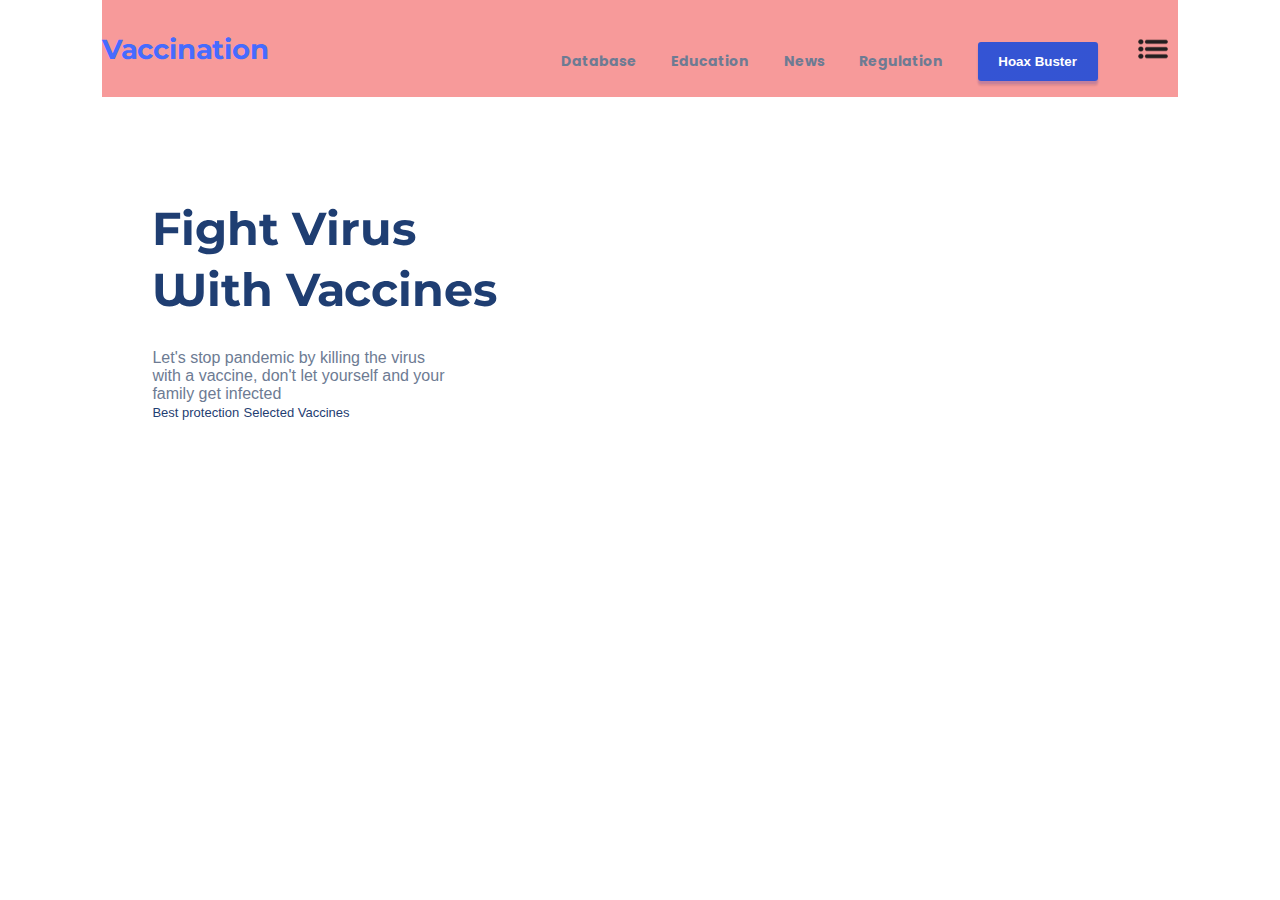
==== index.html @ b99739c7 "modify" ====
<!DOCTYPE html>
<html lang="en">
<head>
    <meta charset="UTF-8">
    <meta http-equiv="X-UA-Compatible" content="IE=edge">
    <meta name="viewport" content="width=device-width, initial-scale=1.0">
    <title>Copia</title>
    <link rel="stylesheet" href="css/css.css">
</head>
<body>
  <div class="container">
    <div class="navbar">
      <div class="nav-title"><li><a href="">Vaccination</a></li></div>
      <nav>
        <ul>
            <li><a href="">Database</a></li>
            <li><a href="">Education</a></li>
            <li><a href="">News</a></li>
            <li><a href="">Regulation</a></li>
            <li><button type="button">Hoax Buster</button></li>
        </ul>
      </nav>
      <img src="img/menu-icon.png" class="menu-icon">
    </div>

    <div class="row">
      <div class="col-1">
        <h2>Fight Virus <br> With Vaccines</h2>
        <p>Let's stop pandemic by killing the virus <br> 
          with a vaccine, don't let yourself and your <br> 
          family get infected</p>
        <h3>Best protection</h3>
        <h3>Selected Vaccines</h3>
      </div>
      <div class="col-2">

      </div>
    </div>
  </div>
</body>
</html>
---- css/css.css ----
@import url('https://fonts.googleapis.com/css2?family=Cantarell:wght@700&family=Montserrat:wght@600&family=Noto+Sans&family=Poppins&display=swap');

@font-face {
  font-family: 'Montserrat-Ace-Bold';
  src:url('Montserrat-Ace-Bold.ttf.woff') format('woff'),
      url('Montserrat-Ace-Bold.ttf.svg#Montserrat-Ace-Bold') format('svg'),
      url('Montserrat-Ace-Bold.ttf.eot'),
      url('Montserrat-Ace-Bold.ttf.eot?#iefix') format('embedded-opentype'); 
  font-weight: normal;
  font-style: normal;
}

*{
  margin: 0;
  padding: 0;
  font-family: sans-serif;
}

.container{
  width: 100;
  min-height: 100vh;
  padding-left: 8%;
  padding-right: 8%;
  box-sizing: border-box;
  overflow: hidden;
}

.navbar{
  width: 100%;
  display: flex;
  align-items: center;
  background-color: rgba(236, 14, 14, 0.418);
}

.nav-title{
  width: 150px;
  cursor: pointer;
  margin: 30px 0;
}
.nav-title li{
  list-style: none;
}

.nav-title li a{
  text-decoration: none;
  color: #466bff;
  font-size: 30px;
  font-weight: 900;
  font-family: 'Montserrat-Ace-Bold';
}

.menu-icon{
  width: 50px;
  cursor: pointer;
}

nav{
  flex: 1;
  text-align: right;
}

nav ul li{
  list-style: none;
  display: inline-block;
  margin-right: 30px;
  text-align: center;
  padding-top: 25px;
}
nav ul li a{
  text-decoration: none;
  color: #6d7b93;
  font-size: 14px;
  font-family: 'Poppins', sans-serif;
  font-weight: bold;
}
nav ul li button{
  font-weight: bold;
  width: 120px;
  border: 0;
  padding: 12px 10px;
  outline: none;
  color: #FFFF;
  background: linear-gradient(to right, #3454d4,#3454d2);
  border-radius: 3px;
  cursor: pointer;
  box-shadow:
  0 2.8px 2.2px rgba(0, 47, 255, 0.144),
  0 5px 2px rgba(0, 0, 0, 0.08)
}

nav ul li a:hover{
  color: #337AFF;
}

.row{
  display: flex;
  justify-content: space-between;
  align-items: center;
  margin: 100px 0;
}

.col-1{
  flex-basis: 40%;
  position: relative;
  margin-left: 50px;
}
.col-1 h2{
  font-size: 50px;
  font-weight: bold;
  color: #1f3e72;
  font-family: 'Montserrat-Ace-Bold';
}
.col-1 h3{
  font-size: 13px;
  color: #1f3e72;
  font-weight: 100;
  display: inline-block;
}

.col-1 p{
  font-size: 16px;
  color: #6d7b93;
  font-weight: 100;
}

.col-1 p{
  margin-top: 30px;
  font: 20 px;
}
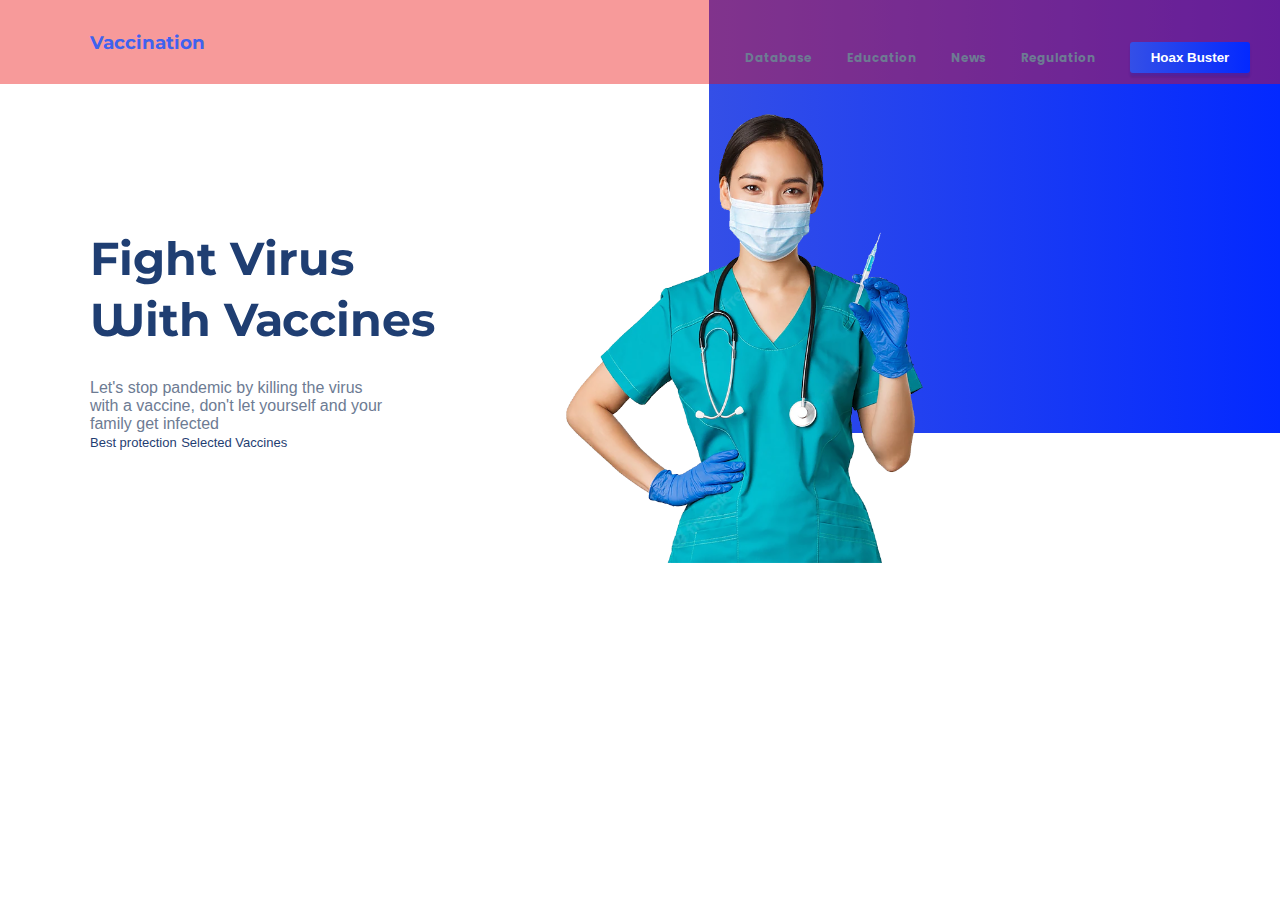
==== commit eac36854: "modify" ====
--- a/index.html
+++ b/index.html
@@ -12,7 +12,7 @@
     <div class="navbar">
       <div class="nav-title"><li><a href="">Vaccination</a></li></div>
       <nav>
-        <ul>
+        <ul id="menuList">
             <li><a href="">Database</a></li>
             <li><a href="">Education</a></li>
             <li><a href="">News</a></li>
@@ -20,7 +20,7 @@
             <li><button type="button">Hoax Buster</button></li>
         </ul>
       </nav>
-      <img src="img/menu-icon.png" class="menu-icon">
+      <img src="img/menu-icon.png" class="menu-icon" onclick="togglemenu()">
     </div>
 
     <div class="row">
@@ -33,9 +33,28 @@
         <h3>Selected Vaccines</h3>
       </div>
       <div class="col-2">
-
+        <img src="img/nurse.png" class="nurse">
+        <div class="color-box"></div>
       </div>
     </div>
   </div>
+    <script>
+
+      var menuList = document.getElementById("menuList");
+
+      menuList.style.maxHeight = "0px";
+
+      function togglemenu(){
+        if (menuList.style.maxHeight = "0px")
+          {
+             menuList.style.maxHeight = "130px";
+          }
+        else
+          {
+            menuList.style.maxHeight = "0px";
+          }
+      }
+    </script>
+
 </body>
 </html>--- a/css/css.css
+++ b/css/css.css
@@ -17,10 +17,8 @@
 }
 
 .container{
-  width: 100;
+  width: 100%;
   min-height: 100vh;
-  padding-left: 8%;
-  padding-right: 8%;
   box-sizing: border-box;
   overflow: hidden;
 }
@@ -35,7 +33,7 @@
 .nav-title{
   width: 150px;
   cursor: pointer;
-  margin: 30px 0;
+  margin: 30px 90px;
 }
 .nav-title li{
   list-style: none;
@@ -43,15 +41,16 @@
 
 .nav-title li a{
   text-decoration: none;
-  color: #466bff;
-  font-size: 30px;
+  color: #3f62ee;
+  font-size: 20px;
   font-weight: 900;
   font-family: 'Montserrat-Ace-Bold';
 }
 
 .menu-icon{
-  width: 50px;
+  width: 45px;
   cursor: pointer;
+  display: none;
 }
 
 nav{
@@ -64,12 +63,11 @@
   display: inline-block;
   margin-right: 30px;
   text-align: center;
-  padding-top: 25px;
 }
 nav ul li a{
   text-decoration: none;
   color: #6d7b93;
-  font-size: 14px;
+  font-size: 12px;
   font-family: 'Poppins', sans-serif;
   font-weight: bold;
 }
@@ -77,10 +75,10 @@
   font-weight: bold;
   width: 120px;
   border: 0;
-  padding: 12px 10px;
+  padding: 8px 6px;
   outline: none;
   color: #FFFF;
-  background: linear-gradient(to right, #3454d4,#3454d2);
+  background: linear-gradient(to right, #344fe7,#0329ff);
   border-radius: 3px;
   cursor: pointer;
   box-shadow:
@@ -96,13 +94,15 @@
   display: flex;
   justify-content: space-between;
   align-items: center;
-  margin: 100px 0;
+  margin: 30px 0;
+
 }
 
 .col-1{
   flex-basis: 40%;
   position: relative;
-  margin-left: 50px;
+  margin-left: 90px;
+  bottom: 30%;
 }
 .col-1 h2{
   font-size: 50px;
@@ -127,3 +127,52 @@
   margin-top: 30px;
   font: 20 px;
 }
+
+.col-2{
+  position: relative;
+  flex-basis: 60%;
+  display: flex;
+  align-items: center;
+}
+
+.col-2 .nurse{
+  width: 50%;
+}
+
+.color-box{
+  position: absolute;
+  right: 0;
+  bottom: 29%;
+  background: linear-gradient(to right, #344fe7,#0329ff);
+  height: 100%;
+  width: 80%;
+  z-index: -1;
+}
+
+.col-1::after{
+  content: '';
+  width: 10px;
+  height: 57%;
+}
+
+@media only screen and (max-width:700px){
+  nav ul{
+    width: 100%;
+    background: linear-gradient(to right, #344fe7,#0329ff);
+    position: absolute;
+    top: 75px;
+    right: 0;
+    z-index: 2;
+  }
+  nav ul li{
+    display: block;
+    margin-top: 10px;
+    margin-bottom: 10px;
+  }
+  nav ul li a{
+    color: #ffff;
+  }
+  .menu-icon{
+    display: block;
+  }
+}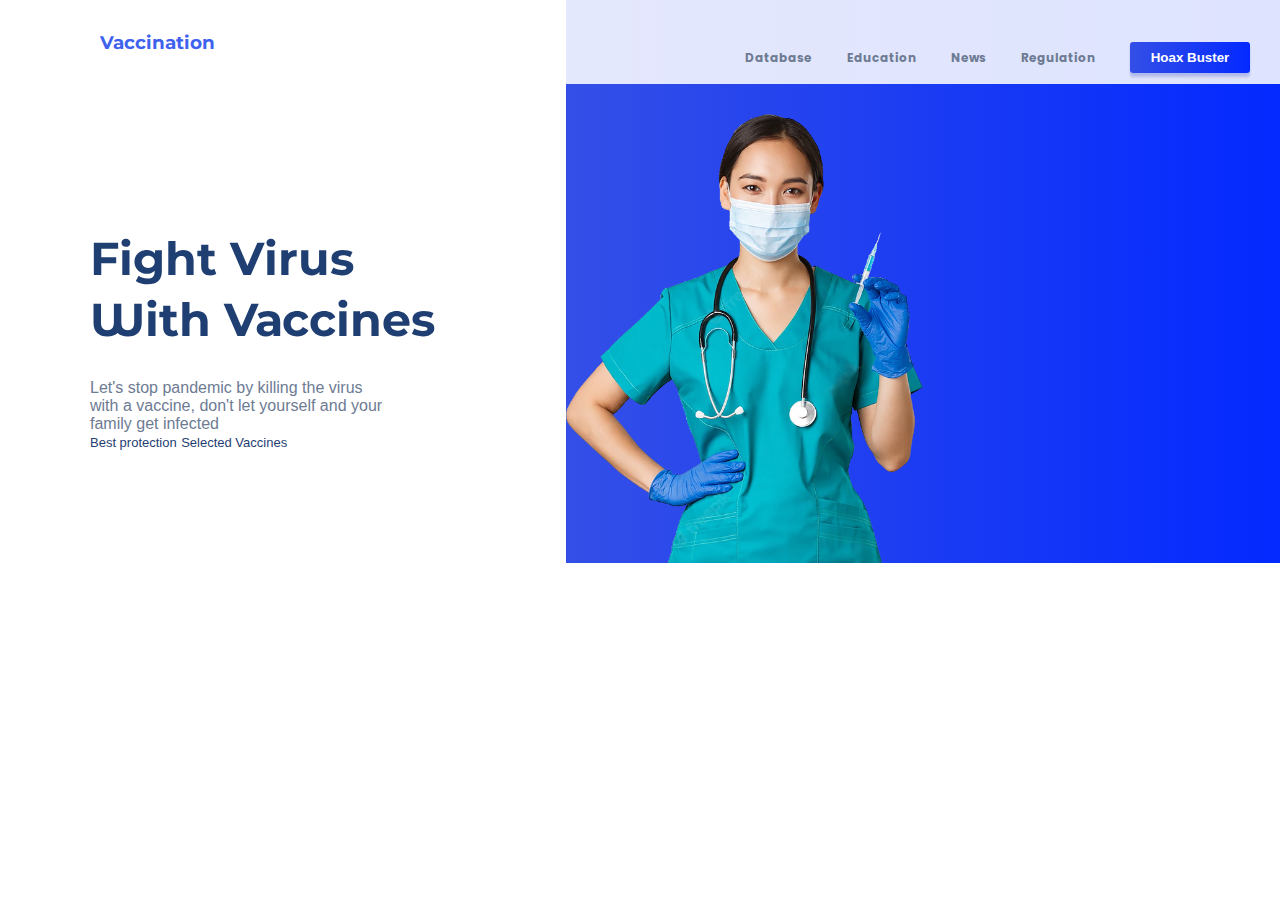
==== commit 2befd3f1: "modify" ====
--- a/index.html
+++ b/index.html
@@ -17,7 +17,7 @@
             <li><a href="">Education</a></li>
             <li><a href="">News</a></li>
             <li><a href="">Regulation</a></li>
-            <li><button type="button">Hoax Buster</button></li>
+            <li><a href=""><button type="button" href="">Hoax Buster</button></a></li>
         </ul>
       </nav>
       <img src="img/menu-icon.png" class="menu-icon" onclick="togglemenu()">
@@ -45,9 +45,9 @@
       menuList.style.maxHeight = "0px";
 
       function togglemenu(){
-        if (menuList.style.maxHeight = "0px")
+        if (menuList.style.maxHeight <= "0px")
           {
-             menuList.style.maxHeight = "130px";
+             menuList.style.maxHeight = "180px";
           }
         else
           {
--- a/css/css.css
+++ b/css/css.css
@@ -27,13 +27,14 @@
   width: 100%;
   display: flex;
   align-items: center;
-  background-color: rgba(236, 14, 14, 0.418);
+  background-color: rgba(255, 255, 255, 0.87);
+  border-color: #FFFF;
 }
 
 .nav-title{
   width: 150px;
   cursor: pointer;
-  margin: 30px 90px;
+  margin: 30px 100px;
 }
 .nav-title li{
   list-style: none;
@@ -63,6 +64,7 @@
   display: inline-block;
   margin-right: 30px;
   text-align: center;
+  bottom: 10%;
 }
 nav ul li a{
   text-decoration: none;
@@ -142,10 +144,10 @@
 .color-box{
   position: absolute;
   right: 0;
-  bottom: 29%;
+  bottom: 0;
   background: linear-gradient(to right, #344fe7,#0329ff);
-  height: 100%;
-  width: 80%;
+  height: 150%;
+  width: 100%;
   z-index: -1;
 }
 
@@ -155,19 +157,19 @@
   height: 57%;
 }
 
-@media only screen and (max-width:700px){
+@media only screen and (max-width:850px){
   nav ul{
     width: 100%;
-    background: linear-gradient(to right, #344fe7,#0329ff);
+    background: linear-gradient(to right, #4864ff,#0329ff);
     position: absolute;
-    top: 75px;
+    top: 84px;
     right: 0;
     z-index: 2;
   }
   nav ul li{
     display: block;
-    margin-top: 10px;
-    margin-bottom: 10px;
+    margin-top: 20px;
+    margin-bottom: 20px;
   }
   nav ul li a{
     color: #ffff;
@@ -175,4 +177,13 @@
   .menu-icon{
     display: block;
   }
+  #menuList{
+    overflow: hidden;
+    transition: 0.5s;
+    box-shadow: none;
+  }
+  .row{
+    flex-direction: column-reverse;
+    margin: 50px 0;
+  }
 }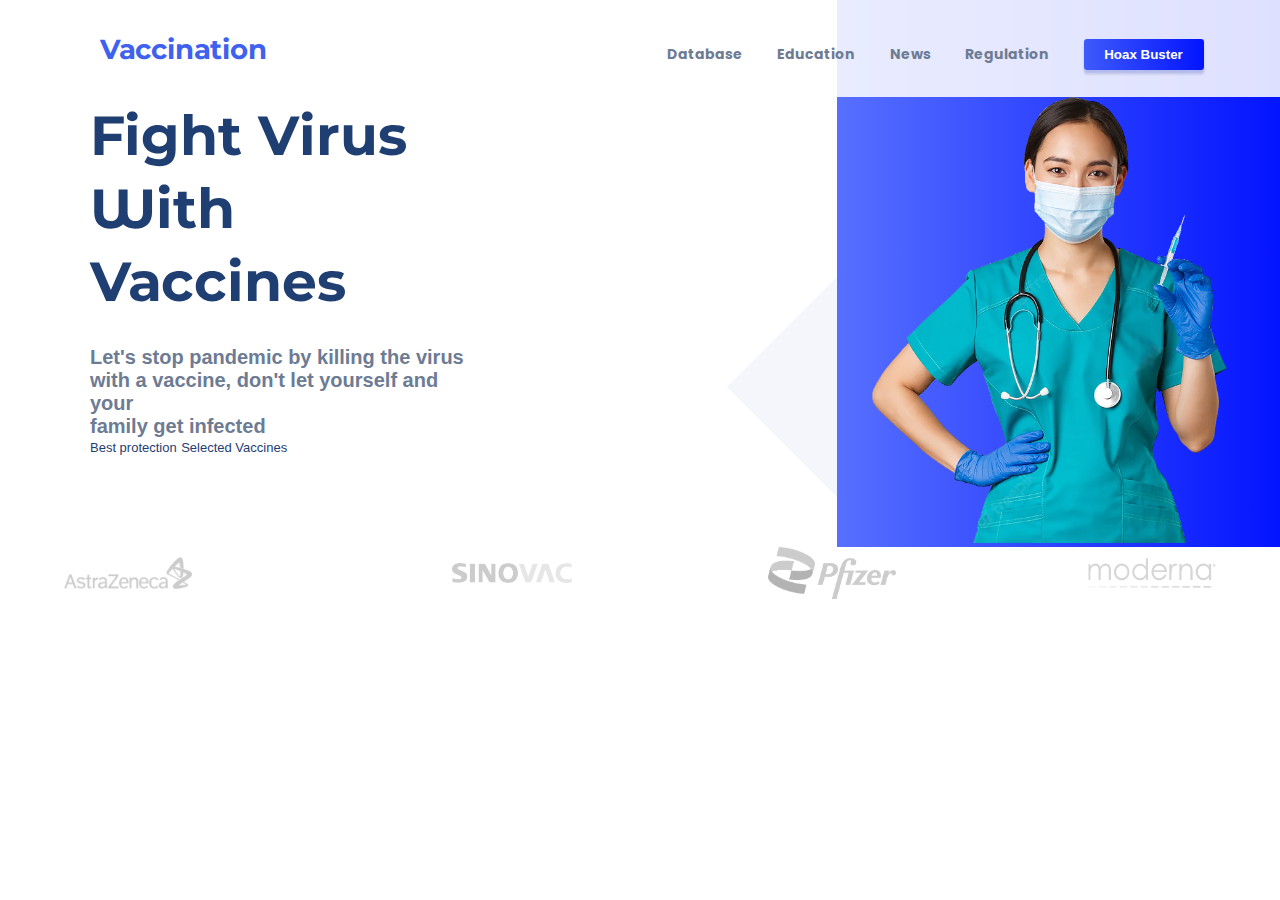
==== commit 11a5695f: "modify" ====
--- a/index.html
+++ b/index.html
@@ -10,7 +10,7 @@
 <body>
   <div class="container">
     <div class="navbar">
-      <div class="nav-title"><li><a href="">Vaccination</a></li></div>
+      <div class="nav-title"><li><a href="index.html">Vaccination</a></li></div>
       <nav>
         <ul id="menuList">
             <li><a href="">Database</a></li>
@@ -22,7 +22,6 @@
       </nav>
       <img src="img/menu-icon.png" class="menu-icon" onclick="togglemenu()">
     </div>
-
     <div class="row">
       <div class="col-1">
         <h2>Fight Virus <br> With Vaccines</h2>
@@ -37,6 +36,12 @@
         <div class="color-box"></div>
       </div>
     </div>
+    <div class="vlogo">
+      <img src="img/astrazeneca.png" class="ast">
+      <img src="img/sinovac.png" class="sin">
+      <img src="img/pfizer.png" class="pfi">
+      <img src="img/moderna.png" class="mod">
+    </div>
   </div>
     <script>
 
@@ -47,7 +52,7 @@
       function togglemenu(){
         if (menuList.style.maxHeight <= "0px")
           {
-             menuList.style.maxHeight = "180px";
+             menuList.style.maxHeight = "240px";
           }
         else
           {
@@ -55,6 +60,6 @@
           }
       }
     </script>
-
+    
 </body>
 </html>--- a/css/css.css
+++ b/css/css.css
@@ -43,7 +43,7 @@
 .nav-title li a{
   text-decoration: none;
   color: #3f62ee;
-  font-size: 20px;
+  font-size: 30px;
   font-weight: 900;
   font-family: 'Montserrat-Ace-Bold';
 }
@@ -57,6 +57,11 @@
 nav{
   flex: 1;
   text-align: right;
+}
+
+nav ul{
+  margin-right: 5%;
+  margin-bottom: 2%;
 }
 
 nav ul li{
@@ -69,7 +74,7 @@
 nav ul li a{
   text-decoration: none;
   color: #6d7b93;
-  font-size: 12px;
+  font-size: 14px;
   font-family: 'Poppins', sans-serif;
   font-weight: bold;
 }
@@ -80,7 +85,7 @@
   padding: 8px 6px;
   outline: none;
   color: #FFFF;
-  background: linear-gradient(to right, #344fe7,#0329ff);
+  background: linear-gradient(to right, #3e5afa,#0314ff);
   border-radius: 3px;
   cursor: pointer;
   box-shadow:
@@ -95,19 +100,25 @@
 .row{
   display: flex;
   justify-content: space-between;
-  align-items: center;
-  margin: 30px 0;
-
+}
+
+.navbar::after{
+  width: 0;
+  height: 0;
+  border-left: 70px solid transparent;
+  border-right: 70px solid transparent;
+  border-top: 70px solid #f4f6fb;
+  margin-left: 25px;
+  align-items: center;
 }
 
 .col-1{
   flex-basis: 40%;
   position: relative;
-  margin-left: 90px;
-  bottom: 30%;
+  left: 90px;
 }
 .col-1 h2{
-  font-size: 50px;
+  font-size: 60px;
   font-weight: bold;
   color: #1f3e72;
   font-family: 'Montserrat-Ace-Bold';
@@ -122,32 +133,43 @@
 .col-1 p{
   font-size: 16px;
   color: #6d7b93;
-  font-weight: 100;
-}
-
-.col-1 p{
+  font-weight: bold;
   margin-top: 30px;
-  font: 20 px;
+  font-size: 20px;
 }
 
 .col-2{
   position: relative;
-  flex-basis: 60%;
-  display: flex;
-  align-items: center;
+  align-items: center;
+  height: 50%;
 }
 
 .col-2 .nurse{
-  width: 50%;
+  position: relative;
+  width: 40%;
+  left: 54%;
 }
 
 .color-box{
   position: absolute;
   right: 0;
   bottom: 0;
-  background: linear-gradient(to right, #344fe7,#0329ff);
+  background: linear-gradient(to right, #5770ff,#0314ff);
   height: 150%;
-  width: 100%;
+  width: 50%;
+  z-index: -1;
+}
+
+.color-box::after{
+  content: '';
+  width: 0;
+  height: 0;
+  position: absolute;
+  top: 60%;
+  left: -110px;
+  border-top: 110px solid transparent;
+  border-bottom: 110px solid transparent;
+  border-right: 110px solid #f4f6fb;
   z-index: -1;
 }
 
@@ -157,7 +179,41 @@
   height: 57%;
 }
 
-@media only screen and (max-width:850px){
+.vlogo{
+  position: relative;
+  flex-basis: 100%;
+  display: flex;
+  align-items: center;
+  height: 50%;
+}
+
+.ast{
+  width: 10%;
+  left: 5%;
+  position: relative;
+}
+
+.sin{
+  width: 10%;
+  left: 25%;
+  position: relative;
+}
+
+.pfi{
+  width: 10%;
+  left: 40%;
+  position: relative;
+}
+
+.mod{
+  width: 10%;
+  left: 55%;
+  position: relative;
+}
+
+/* Responsive properties*/
+
+@media only screen and (max-width:950px){
   nav ul{
     width: 100%;
     background: linear-gradient(to right, #4864ff,#0329ff);
@@ -165,6 +221,12 @@
     top: 84px;
     right: 0;
     z-index: 2;
+    margin-right: 0;
+  }
+  .nav-title{
+    width: 150px;
+    cursor: pointer;
+    margin: 30px 25px;
   }
   nav ul li{
     display: block;
@@ -176,14 +238,56 @@
   }
   .menu-icon{
     display: block;
+    margin-right: 2%;
+  }
+  .color-box{
+    width: 100%;
+    height: 100%;
   }
   #menuList{
     overflow: hidden;
     transition: 0.5s;
     box-shadow: none;
   }
+  nav ul li button{
+    font-weight: bold;
+    width: 120px;
+    border: 0;
+    padding: 0;
+    outline: none;
+    color: #FFFF;
+    background: transparent;
+    border-radius: 0;
+    cursor: pointer;
+    box-shadow: none;
+  }
   .row{
-    flex-direction: column-reverse;
+    flex-direction: column;
     margin: 50px 0;
   }
+  .col-1{
+    left: 0;
+    margin-bottom: 0;
+    flex-basis: 100%;
+    flex-direction: column;
+
+  }
+  .col-2{
+    margin-top: 50px;
+  }
+  .col-2 .nurse{
+    width: 77%;
+    position: relative;
+    left: 10%;
+    align-items: center;
+  }
+  .col-1{
+    flex-basis: 100%;
+  }
+  .col-1 h2{
+    font-size: 35px;
+  }
+  .col-1 h3{
+    font-size: 13px;
+  }
 }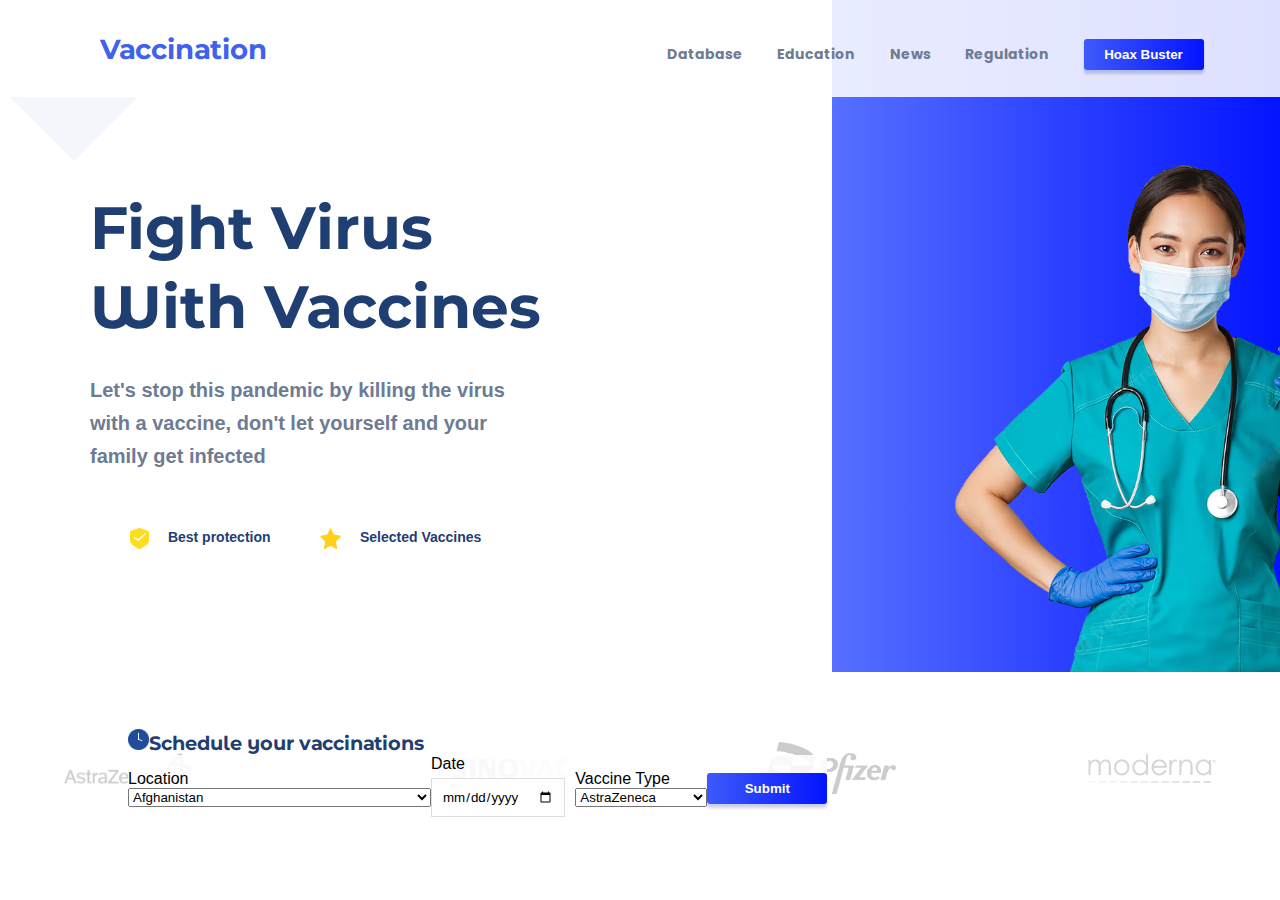
==== commit 85a564ad: "modify" ====
--- a/index.html
+++ b/index.html
@@ -22,14 +22,298 @@
       </nav>
       <img src="img/menu-icon.png" class="menu-icon" onclick="togglemenu()">
     </div>
+    <div class="triangle-down"></div>
     <div class="row">
       <div class="col-1">
-        <h2>Fight Virus <br> With Vaccines</h2>
-        <p>Let's stop pandemic by killing the virus <br> 
-          with a vaccine, don't let yourself and your <br> 
-          family get infected</p>
-        <h3>Best protection</h3>
-        <h3>Selected Vaccines</h3>
+        <h2 class="fi">Fight Virus <br> With Vaccines</h2>
+        <p>Let's stop this pandemic by killing the virus</p> 
+        <p>with a vaccine, don't let yourself and your</p>
+        <p>family get infected</p>
+        <div class="cont">
+          <h3><img src="img/Shield.png" class="sh"> Best protection</h3>
+          <h3><img src="img/star.png" class="st"> Selected Vaccines</h3>
+        </div>
+        <h2 class="shv"><img src="img/clock.png" class="clock">Schedule your vaccinations</h2>
+        <!--Form-->
+        <div class="fm">
+          <form class="form-inline" action="">
+            <div class="ln">
+              <label for="country">Location</label>
+              <select id="country" name="country">
+                            <option value="AF">Afghanistan</option>
+                            <option value="AX">Aland Islands</option>
+                            <option value="AL">Albania</option>
+                            <option value="DZ">Algeria</option>
+                            <option value="AS">American Samoa</option>
+                            <option value="AD">Andorra</option>
+                            <option value="AO">Angola</option>
+                            <option value="AI">Anguilla</option>
+                            <option value="AQ">Antarctica</option>
+                            <option value="AG">Antigua and Barbuda</option>
+                            <option value="AR">Argentina</option>
+                            <option value="AM">Armenia</option>
+                            <option value="AW">Aruba</option>
+                            <option value="AU">Australia</option>
+                            <option value="AT">Austria</option>
+                            <option value="AZ">Azerbaijan</option>
+                            <option value="BS">Bahamas</option>
+                            <option value="BH">Bahrain</option>
+                            <option value="BD">Bangladesh</option>
+                            <option value="BB">Barbados</option>
+                            <option value="BY">Belarus</option>
+                            <option value="BE">Belgium</option>
+                            <option value="BZ">Belize</option>
+                            <option value="BJ">Benin</option>
+                            <option value="BM">Bermuda</option>
+                            <option value="BT">Bhutan</option>
+                            <option value="BO">Bolivia</option>
+                            <option value="BQ">Bonaire, Sint Eustatius and Saba</option>
+                            <option value="BA">Bosnia and Herzegovina</option>
+                            <option value="BW">Botswana</option>
+                            <option value="BV">Bouvet Island</option>
+                            <option value="BR">Brazil</option>
+                            <option value="IO">British Indian Ocean Territory</option>
+                            <option value="BN">Brunei Darussalam</option>
+                            <option value="BG">Bulgaria</option>
+                            <option value="BF">Burkina Faso</option>
+                            <option value="BI">Burundi</option>
+                            <option value="KH">Cambodia</option>
+                            <option value="CM">Cameroon</option>
+                            <option value="CA">Canada</option>
+                            <option value="CV">Cape Verde</option>
+                            <option value="KY">Cayman Islands</option>
+                            <option value="CF">Central African Republic</option>
+                            <option value="TD">Chad</option>
+                            <option value="CL">Chile</option>
+                            <option value="CN">China</option>
+                            <option value="CX">Christmas Island</option>
+                            <option value="CC">Cocos (Keeling) Islands</option>
+                            <option value="CO">Colombia</option>
+                            <option value="KM">Comoros</option>
+                            <option value="CG">Congo</option>
+                            <option value="CD">Congo, Democratic Republic of the Congo</option>
+                            <option value="CK">Cook Islands</option>
+                            <option value="CR">Costa Rica</option>
+                            <option value="CI">Cote D'Ivoire</option>
+                            <option value="HR">Croatia</option>
+                            <option value="CU">Cuba</option>
+                            <option value="CW">Curacao</option>
+                            <option value="CY">Cyprus</option>
+                            <option value="CZ">Czech Republic</option>
+                            <option value="DK">Denmark</option>
+                            <option value="DJ">Djibouti</option>
+                            <option value="DM">Dominica</option>
+                            <option value="DO">Dominican Republic</option>
+                            <option value="EC">Ecuador</option>
+                            <option value="EG">Egypt</option>
+                            <option value="SV">El Salvador</option>
+                            <option value="GQ">Equatorial Guinea</option>
+                            <option value="ER">Eritrea</option>
+                            <option value="EE">Estonia</option>
+                            <option value="ET">Ethiopia</option>
+                            <option value="FK">Falkland Islands (Malvinas)</option>
+                            <option value="FO">Faroe Islands</option>
+                            <option value="FJ">Fiji</option>
+                            <option value="FI">Finland</option>
+                            <option value="FR">France</option>
+                            <option value="GF">French Guiana</option>
+                            <option value="PF">French Polynesia</option>
+                            <option value="TF">French Southern Territories</option>
+                            <option value="GA">Gabon</option>
+                            <option value="GM">Gambia</option>
+                            <option value="GE">Georgia</option>
+                            <option value="DE">Germany</option>
+                            <option value="GH">Ghana</option>
+                            <option value="GI">Gibraltar</option>
+                            <option value="GR">Greece</option>
+                            <option value="GL">Greenland</option>
+                            <option value="GD">Grenada</option>
+                            <option value="GP">Guadeloupe</option>
+                            <option value="GU">Guam</option>
+                            <option value="GT">Guatemala</option>
+                            <option value="GG">Guernsey</option>
+                            <option value="GN">Guinea</option>
+                            <option value="GW">Guinea-Bissau</option>
+                            <option value="GY">Guyana</option>
+                            <option value="HT">Haiti</option>
+                            <option value="HM">Heard Island and Mcdonald Islands</option>
+                            <option value="VA">Holy See (Vatican City State)</option>
+                            <option value="HN">Honduras</option>
+                            <option value="HK">Hong Kong</option>
+                            <option value="HU">Hungary</option>
+                            <option value="IS">Iceland</option>
+                            <option value="IN">India</option>
+                            <option value="ID">Indonesia</option>
+                            <option value="IR">Iran, Islamic Republic of</option>
+                            <option value="IQ">Iraq</option>
+                            <option value="IE">Ireland</option>
+                            <option value="IM">Isle of Man</option>
+                            <option value="IL">Israel</option>
+                            <option value="IT">Italy</option>
+                            <option value="JM">Jamaica</option>
+                            <option value="JP">Japan</option>
+                            <option value="JE">Jersey</option>
+                            <option value="JO">Jordan</option>
+                            <option value="KZ">Kazakhstan</option>
+                            <option value="KE">Kenya</option>
+                            <option value="KI">Kiribati</option>
+                            <option value="KP">Korea, Democratic People's Republic of</option>
+                            <option value="KR">Korea, Republic of</option>
+                            <option value="XK">Kosovo</option>
+                            <option value="KW">Kuwait</option>
+                            <option value="KG">Kyrgyzstan</option>
+                            <option value="LA">Lao People's Democratic Republic</option>
+                            <option value="LV">Latvia</option>
+                            <option value="LB">Lebanon</option>
+                            <option value="LS">Lesotho</option>
+                            <option value="LR">Liberia</option>
+                            <option value="LY">Libyan Arab Jamahiriya</option>
+                            <option value="LI">Liechtenstein</option>
+                            <option value="LT">Lithuania</option>
+                            <option value="LU">Luxembourg</option>
+                            <option value="MO">Macao</option>
+                            <option value="MK">Macedonia, the Former Yugoslav Republic of</option>
+                            <option value="MG">Madagascar</option>
+                            <option value="MW">Malawi</option>
+                            <option value="MY">Malaysia</option>
+                            <option value="MV">Maldives</option>
+                            <option value="ML">Mali</option>
+                            <option value="MT">Malta</option>
+                            <option value="MH">Marshall Islands</option>
+                            <option value="MQ">Martinique</option>
+                            <option value="MR">Mauritania</option>
+                            <option value="MU">Mauritius</option>
+                            <option value="YT">Mayotte</option>
+                            <option value="MX">Mexico</option>
+                            <option value="FM">Micronesia, Federated States of</option>
+                            <option value="MD">Moldova, Republic of</option>
+                            <option value="MC">Monaco</option>
+                            <option value="MN">Mongolia</option>
+                            <option value="ME">Montenegro</option>
+                            <option value="MS">Montserrat</option>
+                            <option value="MA">Morocco</option>
+                            <option value="MZ">Mozambique</option>
+                            <option value="MM">Myanmar</option>
+                            <option value="NA">Namibia</option>
+                            <option value="NR">Nauru</option>
+                            <option value="NP">Nepal</option>
+                            <option value="NL">Netherlands</option>
+                            <option value="AN">Netherlands Antilles</option>
+                            <option value="NC">New Caledonia</option>
+                            <option value="NZ">New Zealand</option>
+                            <option value="NI">Nicaragua</option>
+                            <option value="NE">Niger</option>
+                            <option value="NG">Nigeria</option>
+                            <option value="NU">Niue</option>
+                            <option value="NF">Norfolk Island</option>
+                            <option value="MP">Northern Mariana Islands</option>
+                            <option value="NO">Norway</option>
+                            <option value="OM">Oman</option>
+                            <option value="PK">Pakistan</option>
+                            <option value="PW">Palau</option>
+                            <option value="PS">Palestinian Territory, Occupied</option>
+                            <option value="PA">Panama</option>
+                            <option value="PG">Papua New Guinea</option>
+                            <option value="PY">Paraguay</option>
+                            <option value="PE">Peru</option>
+                            <option value="PH">Philippines</option>
+                            <option value="PN">Pitcairn</option>
+                            <option value="PL">Poland</option>
+                            <option value="PT">Portugal</option>
+                            <option value="PR">Puerto Rico</option>
+                            <option value="QA">Qatar</option>
+                            <option value="RE">Reunion</option>
+                            <option value="RO">Romania</option>
+                            <option value="RU">Russian Federation</option>
+                            <option value="RW">Rwanda</option>
+                            <option value="BL">Saint Barthelemy</option>
+                            <option value="SH">Saint Helena</option>
+                            <option value="KN">Saint Kitts and Nevis</option>
+                            <option value="LC">Saint Lucia</option>
+                            <option value="MF">Saint Martin</option>
+                            <option value="PM">Saint Pierre and Miquelon</option>
+                            <option value="VC">Saint Vincent and the Grenadines</option>
+                            <option value="WS">Samoa</option>
+                            <option value="SM">San Marino</option>
+                            <option value="ST">Sao Tome and Principe</option>
+                            <option value="SA">Saudi Arabia</option>
+                            <option value="SN">Senegal</option>
+                            <option value="RS">Serbia</option>
+                            <option value="CS">Serbia and Montenegro</option>
+                            <option value="SC">Seychelles</option>
+                            <option value="SL">Sierra Leone</option>
+                            <option value="SG">Singapore</option>
+                            <option value="SX">Sint Maarten</option>
+                            <option value="SK">Slovakia</option>
+                            <option value="SI">Slovenia</option>
+                            <option value="SB">Solomon Islands</option>
+                            <option value="SO">Somalia</option>
+                            <option value="ZA">South Africa</option>
+                            <option value="GS">South Georgia and the South Sandwich Islands</option>
+                            <option value="SS">South Sudan</option>
+                            <option value="ES">Spain</option>
+                            <option value="LK">Sri Lanka</option>
+                            <option value="SD">Sudan</option>
+                            <option value="SR">Suriname</option>
+                            <option value="SJ">Svalbard and Jan Mayen</option>
+                            <option value="SZ">Swaziland</option>
+                            <option value="SE">Sweden</option>
+                            <option value="CH">Switzerland</option>
+                            <option value="SY">Syrian Arab Republic</option>
+                            <option value="TW">Taiwan, Province of China</option>
+                            <option value="TJ">Tajikistan</option>
+                            <option value="TZ">Tanzania, United Republic of</option>
+                            <option value="TH">Thailand</option>
+                            <option value="TL">Timor-Leste</option>
+                            <option value="TG">Togo</option>
+                            <option value="TK">Tokelau</option>
+                            <option value="TO">Tonga</option>
+                            <option value="TT">Trinidad and Tobago</option>
+                            <option value="TN">Tunisia</option>
+                            <option value="TR">Turkey</option>
+                            <option value="TM">Turkmenistan</option>
+                            <option value="TC">Turks and Caicos Islands</option>
+                            <option value="TV">Tuvalu</option>
+                            <option value="UG">Uganda</option>
+                            <option value="UA">Ukraine</option>
+                            <option value="AE">United Arab Emirates</option>
+                            <option value="GB">United Kingdom</option>
+                            <option value="US">United States</option>
+                            <option value="UM">United States Minor Outlying Islands</option>
+                            <option value="UY">Uruguay</option>
+                            <option value="UZ">Uzbekistan</option>
+                            <option value="VU">Vanuatu</option>
+                            <option value="VE">Venezuela</option>
+                            <option value="VN">Viet Nam</option>
+                            <option value="VG">Virgin Islands, British</option>
+                            <option value="VI">Virgin Islands, U.s.</option>
+                            <option value="WF">Wallis and Futuna</option>
+                            <option value="EH">Western Sahara</option>
+                            <option value="YE">Yemen</option>
+                            <option value="ZM">Zambia</option>
+                            <option value="ZW">Zimbabwe</option>
+              </select>
+            </div>
+            <div class="de">
+              <label for="lname">Date</label>
+              <input type="date" id="birthday" name="birthday">
+            </div>
+            <div class="vt">
+              <label for="fname">Vaccine Type</label>
+              <select id="vaccine" name="vaccine">
+                            <option value="AZ">AstraZeneca</option>
+                            <option value="CA">Cansino</option>
+                            <option value="JJ">Johnson&Johnson</option>
+                            <option value="MO">Moderna</option>
+                            <option value="PF">Pfizer</option>
+                            <option value="SI">Sinovac</option>
+                            <option value="SP">Sputnik</option>
+              </select>
+            </div>
+            <div class="but"><a href=""><button type="submit">Submit</button></a></div>
+          </form>
+        </div>
+        <!--End Form-->
       </div>
       <div class="col-2">
         <img src="img/nurse.png" class="nurse">
--- a/css/css.css
+++ b/css/css.css
@@ -46,6 +46,26 @@
   font-size: 30px;
   font-weight: 900;
   font-family: 'Montserrat-Ace-Bold';
+}
+
+.triangle-down {
+  width: 10%;
+  height: 0;
+  padding-left:5%;
+  padding-top: 5%;
+  overflow: hidden;
+}
+.triangle-down:after {
+  content: "";
+  display: block;
+  width: 0;
+  height: 0;
+  margin-left:-75px;
+  margin-top:-85px;
+  
+  border-left: 85px solid transparent;
+  border-right: 85px solid transparent;
+  border-top: 85px solid #f4f6fb;
 }
 
 .menu-icon{
@@ -100,6 +120,7 @@
 .row{
   display: flex;
   justify-content: space-between;
+  z-index: 1;
 }
 
 .navbar::after{
@@ -116,51 +137,58 @@
   flex-basis: 40%;
   position: relative;
   left: 90px;
-}
-.col-1 h2{
-  font-size: 60px;
+  top: 25px;
+}
+.fi{
+  font-size: 65px;
   font-weight: bold;
   color: #1f3e72;
   font-family: 'Montserrat-Ace-Bold';
+  margin-bottom: 35px;
 }
 .col-1 h3{
-  font-size: 13px;
+  font-size: 14px;
   color: #1f3e72;
-  font-weight: 100;
   display: inline-block;
+  font-weight: bold;
 }
 
 .col-1 p{
   font-size: 16px;
   color: #6d7b93;
   font-weight: bold;
-  margin-top: 30px;
+  margin-top: 10px;
   font-size: 20px;
 }
 
 .col-2{
   position: relative;
   align-items: center;
-  height: 50%;
+  flex-basis: 60%;
+  position: relative;
 }
 
 .col-2 .nurse{
   position: relative;
-  width: 40%;
-  left: 54%;
+  height: auto;
+  top: 4px;
+  width: 31.5vw;
+  left: 44%;
 }
 
 .color-box{
+  display: flex;
+  flex-basis: 40%;
   position: absolute;
   right: 0;
   bottom: 0;
   background: linear-gradient(to right, #5770ff,#0314ff);
-  height: 150%;
-  width: 50%;
+  height: 55vw;
+  width: 35vw;
   z-index: -1;
 }
 
-.color-box::after{
+/*.color-box::after{
   content: '';
   width: 0;
   height: 0;
@@ -171,13 +199,7 @@
   border-bottom: 110px solid transparent;
   border-right: 110px solid #f4f6fb;
   z-index: -1;
-}
-
-.col-1::after{
-  content: '';
-  width: 10px;
-  height: 57%;
-}
+}*/
 
 .vlogo{
   position: relative;
@@ -185,6 +207,8 @@
   display: flex;
   align-items: center;
   height: 50%;
+  margin-top: 70px;
+  margin-bottom: 30px;
 }
 
 .ast{
@@ -211,9 +235,114 @@
   position: relative;
 }
 
+.cont{
+  padding-top: 60px; 
+
+}
+
+.sh{
+  width: 19px;
+  height: 21px;
+  padding-right: 15px;
+  padding-left: 40px;
+  vertical-align: middle;
+}
+
+.st{
+  width: 21px;
+  height: 21px;
+  padding-right: 15px;
+  padding-left: 45px;
+  vertical-align: middle;
+}
+
+.clock{
+  width: 21px;
+  height: 21px;
+}
+
+.shv{
+  font-size: 21px;
+  margin-bottom: 0;
+  position: relative;
+  top: 180px;
+  left: 38px;
+  font-weight: bold;
+  color: #1f3e72;
+  font-family: 'Montserrat-Ace-Bold';
+}
+
+/*Form responsive*/
+.fm{
+  display: flex;
+  background-color: rgba(255, 255, 255, 0.87);
+  position: relative;
+  flex-direction: column;
+  top: 180px;
+  left: 38px;
+  z-index: 2;
+}
+
+.ln{
+  flex-flow: column;
+}
+
+.de{
+  flex-flow: column;
+}
+
+.vt{
+  flex-flow: column;
+}
+.but{
+  flex-flow: column;
+}
+
+.form-inline {  
+  display: flex;
+  align-items: center;
+}
+
+.form-inline label {
+  margin: 5px 10px 5px 0;
+}
+
+.form-inline input {
+  vertical-align: middle;
+  margin: 5px 10px 5px 0;
+  padding: 10px;
+  background-color: #fff;
+  border: 1px solid #ddd;
+}
+
+.form-inline button {
+  font-weight: bold;
+  width: 120px;
+  border: 0;
+  padding: 8px 6px;
+  outline: none;
+  color: #FFFF;
+  background: linear-gradient(to right, #3e5afa,#0314ff);
+  border-radius: 3px;
+  cursor: pointer;
+  box-shadow:
+  0 2.8px 2.2px rgba(0, 47, 255, 0.144),
+  0 5px 2px rgba(0, 0, 0, 0.08)
+}
+
+.form-inline button:hover {
+  background-color: royalblue;
+}
+
 /* Responsive properties*/
 
-@media only screen and (max-width:950px){
+@media only screen and (max-width:1020px){
+  .triangle-down {
+    width: 0;
+    height: 0;
+    padding-left:0;
+    padding-top: 0;
+  }
   nav ul{
     width: 100%;
     background: linear-gradient(to right, #4864ff,#0329ff);
@@ -272,8 +401,14 @@
     flex-direction: column;
 
   }
+  .shv{
+    top: 20px;
+  }
+  .fm{
+    top: 40px;
+  }
   .col-2{
-    margin-top: 50px;
+    margin-top: 100px;
   }
   .col-2 .nurse{
     width: 77%;
@@ -282,7 +417,14 @@
     align-items: center;
   }
   .col-1{
-    flex-basis: 100%;
+    display: flex;
+    flex-basis: 60%;
+    position: relative;
+    padding-left: 20%;
+    padding-right: 20%;
+    left: 60%;
+    top: 100%;
+    transform: translate(-60%, 0%);
   }
   .col-1 h2{
     font-size: 35px;
@@ -290,4 +432,14 @@
   .col-1 h3{
     font-size: 13px;
   }
+  .cont{
+    position: relative;
+  }
+  .form-inline input {
+    margin: 10px 0;
+  }
+  .form-inline {
+    flex-direction: column;
+    align-items: stretch;
+  }
 }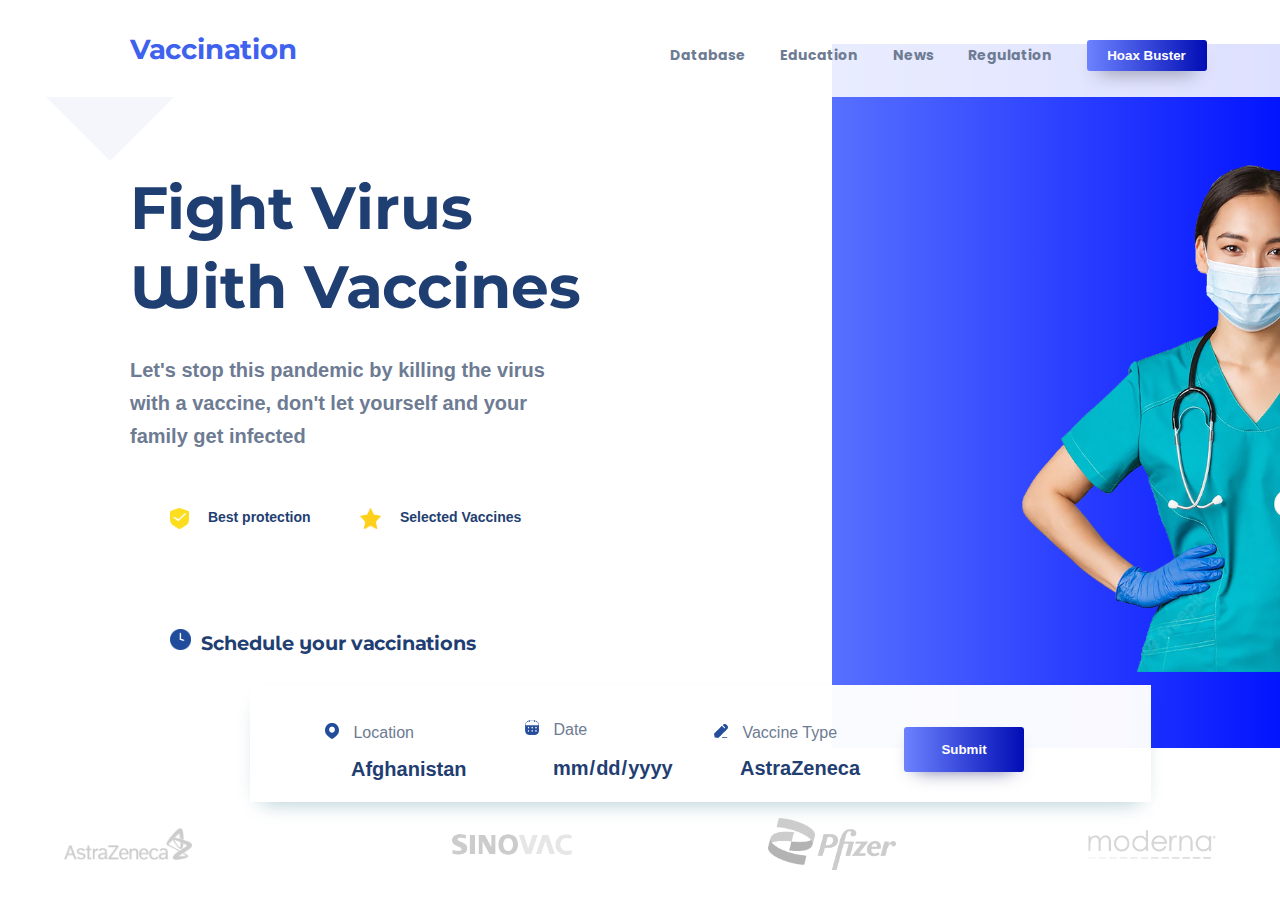
==== commit 8964f52a: "modify" ====
--- a/index.html
+++ b/index.html
@@ -38,7 +38,8 @@
         <div class="fm">
           <form class="form-inline" action="">
             <div class="ln">
-              <label for="country">Location</label>
+              
+              <label for="country"><img src="img/location.png" class="lnim"> Location</label>
               <select id="country" name="country">
                             <option value="AF">Afghanistan</option>
                             <option value="AX">Aland Islands</option>
@@ -295,11 +296,11 @@
               </select>
             </div>
             <div class="de">
-              <label for="lname">Date</label>
-              <input type="date" id="birthday" name="birthday">
+              <label for="lname"><img src="img/date.png" class="lnim"> Date</label>
+              <input class="form-date__input" type="date" id="picker">
             </div>
             <div class="vt">
-              <label for="fname">Vaccine Type</label>
+              <label for="fname"><img src="img/vt.png" class="lnim"> Vaccine Type</label>
               <select id="vaccine" name="vaccine">
                             <option value="AZ">AstraZeneca</option>
                             <option value="CA">Cansino</option>
--- a/css/css.css
+++ b/css/css.css
@@ -34,7 +34,7 @@
 .nav-title{
   width: 150px;
   cursor: pointer;
-  margin: 30px 100px;
+  margin: 30px 130px;
 }
 .nav-title li{
   list-style: none;
@@ -51,7 +51,7 @@
 .triangle-down {
   width: 10%;
   height: 0;
-  padding-left:5%;
+  padding-left:7%;
   padding-top: 5%;
   overflow: hidden;
 }
@@ -60,7 +60,7 @@
   display: block;
   width: 0;
   height: 0;
-  margin-left:-75px;
+  margin-left:-65px;
   margin-top:-85px;
   
   border-left: 85px solid transparent;
@@ -105,12 +105,15 @@
   padding: 8px 6px;
   outline: none;
   color: #FFFF;
-  background: linear-gradient(to right, #3e5afa,#0314ff);
+  background: linear-gradient(to right, #6c82ff,#010db4);
+  box-shadow: 0 10px 20px -12px rgba(0, 0, 0, 0.781);
   border-radius: 3px;
   cursor: pointer;
-  box-shadow:
-  0 2.8px 2.2px rgba(0, 47, 255, 0.144),
-  0 5px 2px rgba(0, 0, 0, 0.08)
+  ;
+}
+
+nav ul li button:hover{
+  background: linear-gradient(to right, #3e5afa,#0314ff);
 }
 
 nav ul li a:hover{
@@ -136,8 +139,8 @@
 .col-1{
   flex-basis: 40%;
   position: relative;
-  left: 90px;
-  top: 25px;
+  left: 130px;
+  top: 5px;
 }
 .fi{
   font-size: 65px;
@@ -201,40 +204,7 @@
   z-index: -1;
 }*/
 
-.vlogo{
-  position: relative;
-  flex-basis: 100%;
-  display: flex;
-  align-items: center;
-  height: 50%;
-  margin-top: 70px;
-  margin-bottom: 30px;
-}
-
-.ast{
-  width: 10%;
-  left: 5%;
-  position: relative;
-}
-
-.sin{
-  width: 10%;
-  left: 25%;
-  position: relative;
-}
-
-.pfi{
-  width: 10%;
-  left: 40%;
-  position: relative;
-}
-
-.mod{
-  width: 10%;
-  left: 55%;
-  position: relative;
-}
-
+/* Shield and Star*/
 .cont{
   padding-top: 60px; 
 
@@ -259,14 +229,14 @@
 .clock{
   width: 21px;
   height: 21px;
+  margin-right: 10px;
+  vertical-align: baseline;
 }
 
 .shv{
   font-size: 21px;
-  margin-bottom: 0;
-  position: relative;
-  top: 180px;
-  left: 38px;
+  margin-top: 100px;
+  margin-left: 40px;
   font-weight: bold;
   color: #1f3e72;
   font-family: 'Montserrat-Ace-Bold';
@@ -274,64 +244,147 @@
 
 /*Form responsive*/
 .fm{
-  display: flex;
-  background-color: rgba(255, 255, 255, 0.87);
-  position: relative;
-  flex-direction: column;
-  top: 180px;
-  left: 38px;
+  background-color: rgba(255, 255, 255, 0.973);
+  box-shadow:
+  0 10px 20px -10px rgba(0, 117, 146, 0.26),
+  0 10px 25px -15px rgba(0, 0, 0, 0.137);
+  margin-left: 120px;
+  margin-top: 30px;
   z-index: 2;
+  width: 110%;
+  height: 20%;
+  flex-flow: column;
 }
 
 .ln{
+  display: flex;
   flex-flow: column;
 }
+.form-inline {  
+  position: relative;
+  top: 30px;
+  left: 75px;
+  display: flex;
+  align-items: center;
+  z-index: 2;
+}
+
+.fm label{
+  color: #6d7b93;
+  font-size: 16px;
+  margin: 5px 10px 5px 0;
+}
+
+.fm input {
+  font-size: 20px;
+  margin-top: 10px;
+  padding-left: 25px;
+  font-weight: bold;
+  background-color: transparent;
+  border-color: transparent;
+  color: #1f3e72;
+  cursor: pointer;
+  width: 150px;
+  -webkit-calendar-picker-indicator: none;
+}
+
+.fm input[type="date"]::-webkit-calendar-picker-indicator {
+  display: none;
+  -webkit-appearance: none;
+  width: 15px;
+  padding: 0px;
+  margin: 0px;
+  margin-top: 10px;
+}
+
+.fm select{
+  font-weight: bold;
+  color: #1f3e72;
+  margin-top: 10px;
+  font-size: 20px;
+  border: none;
+  width: 190px;
+  padding-left: 25px;
+  cursor: pointer;
+  line-height: inherit;
+  -webkit-appearance: none;
+  -moz-appearance: none;
+  text-indent: 1px;
+  background-color: transparent;
+  border-color: transparent;
+  display: flex;
+}
+
+.lnim{
+  width: 14px;
+  padding-right: 10px;
+}
 
 .de{
+  display: flex;
   flex-flow: column;
+  margin-left: 10px;
 }
 
 .vt{
+  display: flex;
   flex-flow: column;
+  margin-left: 10px;
 }
 .but{
   flex-flow: column;
 }
 
-.form-inline {  
-  display: flex;
-  align-items: center;
-}
-
-.form-inline label {
-  margin: 5px 10px 5px 0;
-}
-
-.form-inline input {
-  vertical-align: middle;
-  margin: 5px 10px 5px 0;
-  padding: 10px;
-  background-color: #fff;
-  border: 1px solid #ddd;
-}
-
 .form-inline button {
   font-weight: bold;
   width: 120px;
+  height: 45px;
   border: 0;
   padding: 8px 6px;
   outline: none;
   color: #FFFF;
-  background: linear-gradient(to right, #3e5afa,#0314ff);
+  background: linear-gradient(to right, #6c82ff,#010db4);
   border-radius: 3px;
   cursor: pointer;
-  box-shadow:
-  0 2.8px 2.2px rgba(0, 47, 255, 0.144),
-  0 5px 2px rgba(0, 0, 0, 0.08)
+  box-shadow: 0 8px 20px -12px rgba(7, 0, 99, 0.781);
 }
 
 .form-inline button:hover {
-  background-color: royalblue;
+  background: linear-gradient(to right, #3e5afa,#0314ff);
+}
+
+.vlogo{
+  position: relative;
+  flex-basis: 100%;
+  display: flex;
+  align-items: center;
+  height: 50%;
+  margin-top: 70px;
+  margin-bottom: 30px;
+}
+
+.ast{
+  width: 10%;
+  left: 5%;
+  position: relative;
+}
+
+.sin{
+  width: 10%;
+  left: 25%;
+  position: relative;
+}
+
+.pfi{
+  width: 10%;
+  left: 40%;
+  position: relative;
+}
+
+.mod{
+  width: 10%;
+  left: 55%;
+  position: relative;
 }
 
 /* Responsive properties*/
@@ -399,6 +452,7 @@
     margin-bottom: 0;
     flex-basis: 100%;
     flex-direction: column;
+    height: 100%;
 
   }
   .shv{
@@ -435,11 +489,29 @@
   .cont{
     position: relative;
   }
-  .form-inline input {
-    margin: 10px 0;
-  }
   .form-inline {
     flex-direction: column;
     align-items: stretch;
+    top: 15px;
+    left: 120px;
+  }
+  .fm .but{
+    position: relative;
+    top: 10px;
+    left: 25px;
+  }
+  .fm .de, .vt{
+    margin-left: 0;
+  }
+  .fm{
+    background-color: rgba(255, 255, 255, 0.973);
+    box-shadow:
+    0 10px 20px -10px rgba(0, 117, 146, 0.26),
+    0 10px 25px -15px rgba(0, 0, 0, 0.137);
+    margin-left: 0;
+    margin-top: 5px;
+    z-index: 2;
+    width: 100%;
+    height: 150%;
   }
 }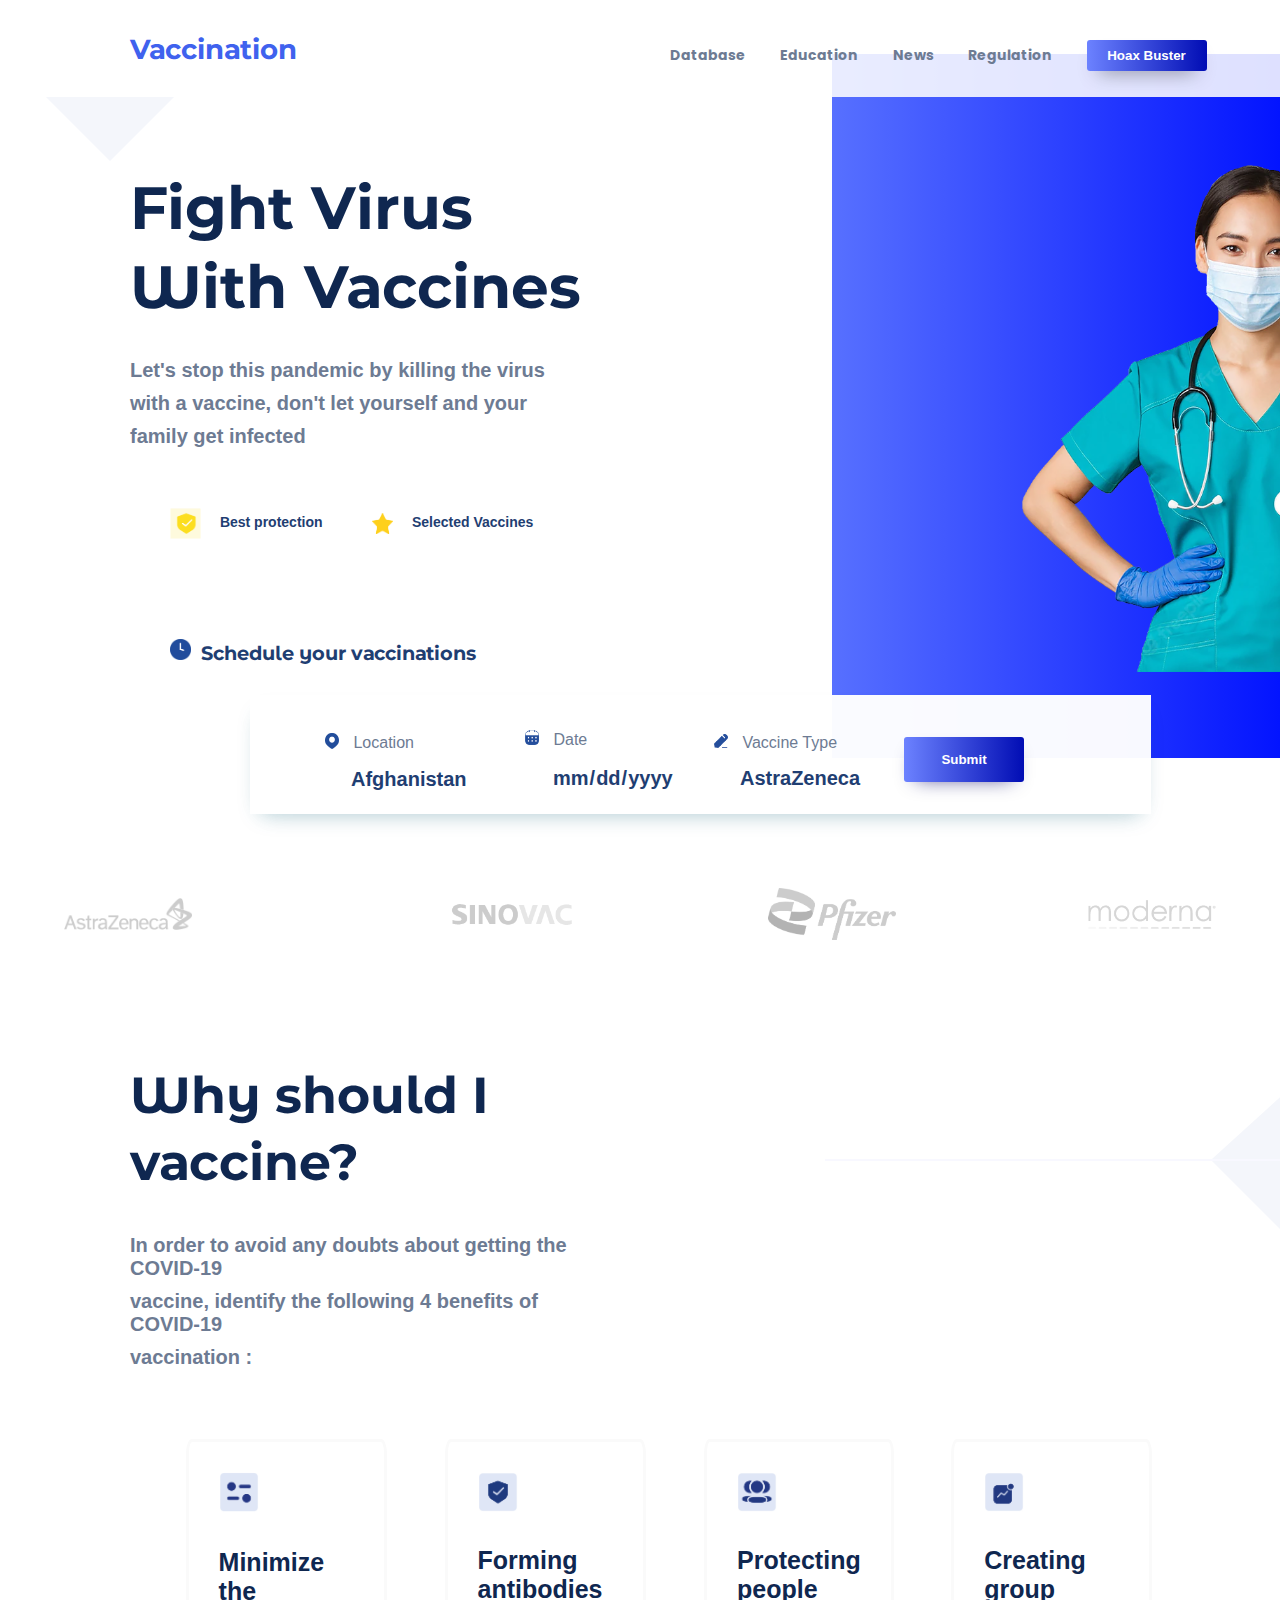
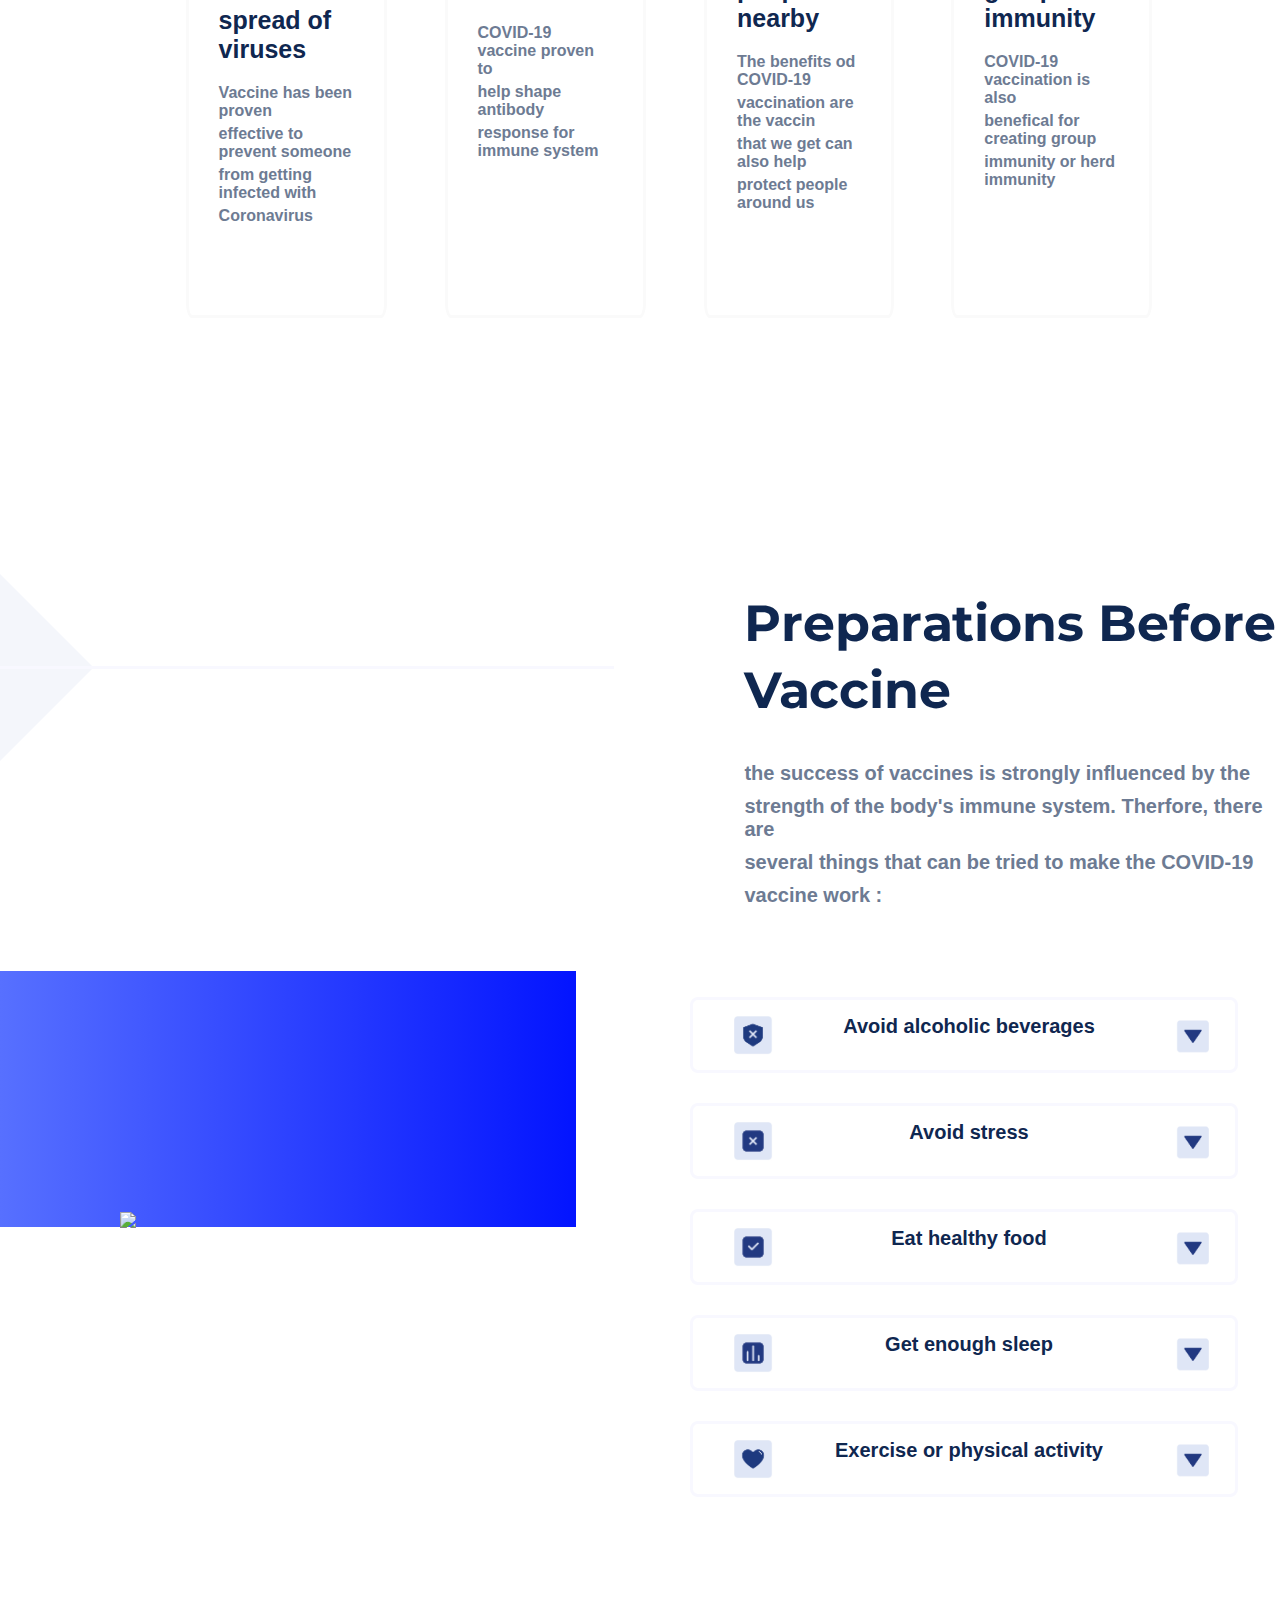
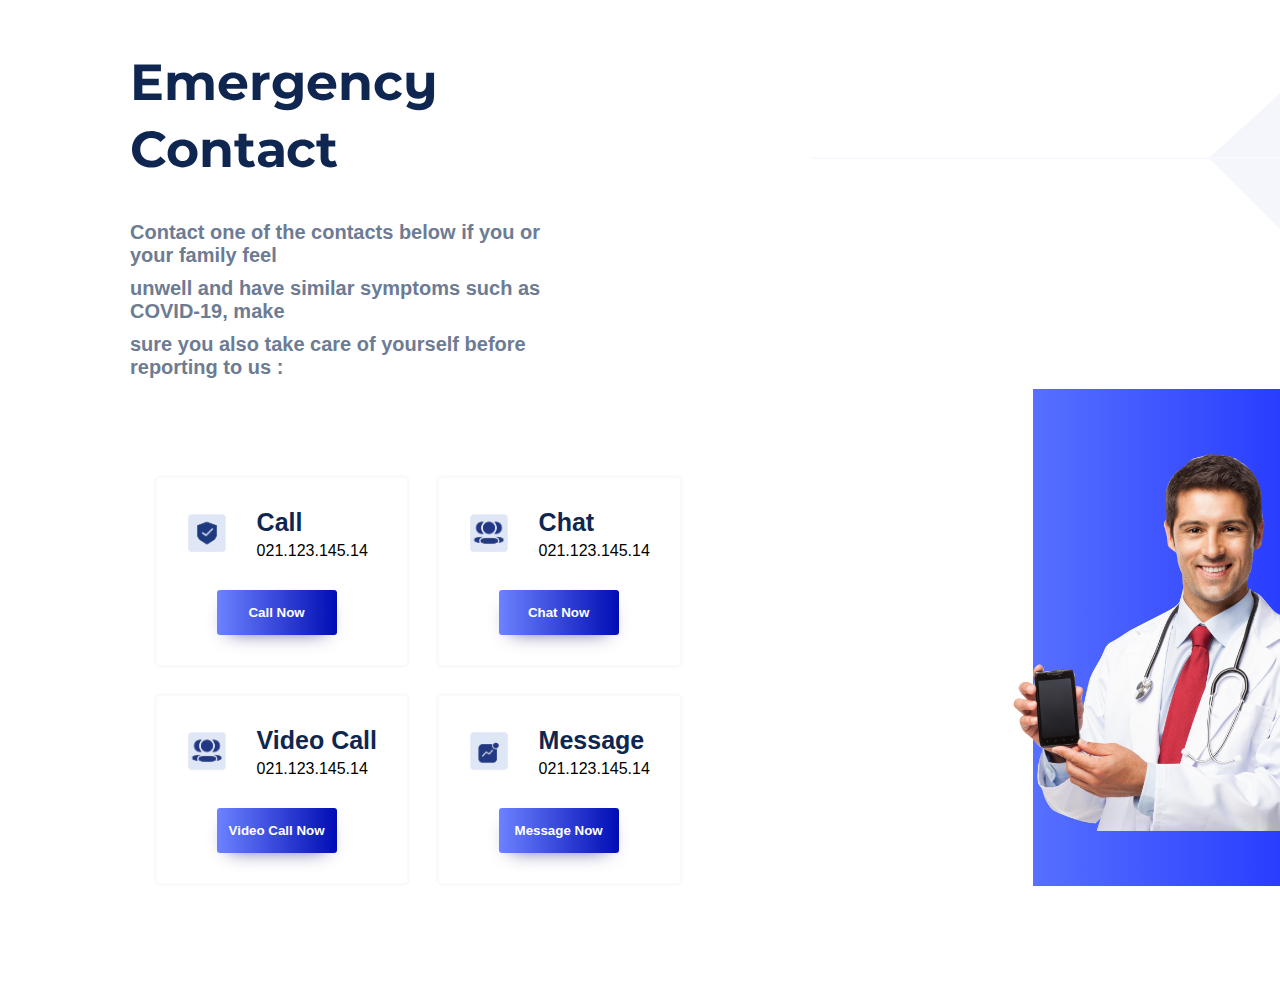
==== commit 9332de91: "modify" ====
--- a/index.html
+++ b/index.html
@@ -327,6 +327,209 @@
       <img src="img/pfizer.png" class="pfi">
       <img src="img/moderna.png" class="mod">
     </div>
+    <div class="row-2">
+      <div class="en-1">
+        <h2 class="fi2">Why should I vaccine?</h2>
+        <p>In order to avoid any doubts about getting the COVID-19</p> 
+        <p>vaccine, identify the following 4 benefits of COVID-19</p>
+        <p>vaccination :</p>
+      </div>
+      <div class="box">
+        <div class="tri-1"></div>
+        <div class="line"></div>
+        <div class="tri-2"></div>
+      </div>
+    </div>
+    <div class="invac">
+      <div class="loc-1">
+        <div class="inte">
+          <img src="img/spread.png" class="img-1">
+          <h2>Minimize the <br> spread of viruses</h2>
+          <p>Vaccine has been proven</p>
+          <p>effective to prevent someone</p>
+          <p>from getting infected with</p>
+          <p>Coronavirus</p>
+        </div>
+      </div>
+      <div class="loc-1">
+        <div class="inte-2">
+          <img src="img/shield-b.png" class="img-2">
+          <h2>Forming <br> antibodies</h2>
+          <p>COVID-19 vaccine proven to</p>
+          <p>help shape antibody</p>
+          <p>response for immune system</p>
+        </div>
+      </div>
+      <div class="loc-1">
+        <div class="inte">
+          <img src="img/People.png" class="img-1">
+          <h2>Protecting <br> people nearby</h2>
+          <p>The benefits od COVID-19</p>
+          <p>vaccination are the vaccin</p>
+          <p>that we get can also help</p>
+          <p>protect people around us</p>
+        </div>
+      </div>
+      <div class="loc-1"> 
+        <div class="inte-2">
+          <img src="img/grcom.png" class="img-2">
+          <h2>Creating group <br> immunity</h2>
+          <p>COVID-19 vaccination is also</p>
+          <p>benefical for creating group</p>
+          <p>immunity or herd immunity</p>
+        </div>
+      </div>
+    </div>
+    <div class="row-3">
+      <div class="box-2">
+        <div class="tri-3"></div>
+        <div class="line"></div>
+        <div class="tri-4"></div>
+      </div>
+      <div class="en-2">
+        <h2 class="fi3">Preparations Before Vaccine</h2>
+        <p>the success of vaccines is strongly influenced by the</p> 
+        <p>strength of the body's immune system. Therfore, there are</p>
+        <p>several things that can be tried to make the COVID-19</p>
+        <p>vaccine work :</p>
+      </div>
+    </div>
+    <div class="row-4">
+      <div class="col-3">
+        <img src="img/prep.png" class="prep" >
+        <div class="color-box-2"></div>
+      </div>
+      <div class="col-4">
+        <div class="loc-2">
+          <div class="inte-3">
+            <details>
+              <summary><img src="img/shield-x.png" class="img-3"> Avoid alcoholic beverages</summary>
+              <p>High doses of alcohol consumption can directly suppress</p>
+              <p>a wide range of immune responses, and that alcohol abuse</p>
+              <p>is associated with an increased incidence </p>
+              <p>of a number of infectious diseases.</p>
+            </details>
+          </div>
+        </div>
+        <div class="loc-2">
+          <div class="inte-3">
+            <details>
+              <summary><img src="img/stress.png" class="img-4"> Avoid stress</summary>
+              <p>Stress has a profound effect on immune work.</p>
+              <p>Moreover, prolonged stress can increase cortisol</p>
+              <p>production and oxidative stress in the body.</p>
+            </details>
+          </div>
+        </div>
+        <div class="loc-2">
+          <div class="inte-3">
+            <details>
+              <summary><img src="img/sleep.png" class="img-3"> Eat healthy food</summary>
+              <p>A healthy diet that is maintained long-term can improve</p>
+              <p>immune responsiveness and help us fight infections better </p>
+              <p>and perhaps boost immune response to vaccination.</p>
+            </details>
+          </div>
+        </div>
+        <div class="loc-2">
+          <div class="inte-3">
+            <details>
+              <summary><img src="img/eat.png" class="img-4"> Get enough sleep</summary>
+              <p>Adequate sleep is associated with a reduced risk of infection,</p>
+              <p>improved infection outcome, and better vaccine response.</p>
+            </details>
+          </div>
+        </div>
+        <div class="loc-2"> 
+          <div class="inte-3">
+            <details>
+              <summary><img src="img/activity.png" class="img-3"> Exercise or physical activity</summary>
+              <p>Physical activity is undeniably an important way to make</p>
+              <p>populations less vulnerable to infectious diseases and</p>
+              <p>future epidemics and pandemics.</p>
+            </details>
+          </div>
+        </div>
+      </div>
+    </div>
+    <div class="row-5">
+      <div class="en-1">
+        <h2 class="fi2">Emergency Contact</h2>
+        <p>Contact one of the contacts below if you or your family feel</p> 
+        <p>unwell and have similar symptoms such as COVID-19, make</p>
+        <p>sure you also take care of yourself before reporting to us :</p>
+      </div>
+      <div class="box">
+        <div class="tri-1"></div>
+        <div class="line"></div>
+        <div class="tri-2"></div>
+      </div>
+    </div>
+    <div class="row-social">
+      <div class="row-6">
+        <div class="loc-3">
+          <div class="inte-4">
+            <img src="img/shield-b.png" class="img-5">
+            <div class="textg">
+              <h2> Call</h2>
+              <p>021.123.145.14</p>
+            </div>
+            <div class="but-soc">
+              <button>
+                Call Now
+              </button>
+            </div>
+          </div>
+        </div>
+        <div class="loc-3">
+          <div class="inte-5">
+            <img src="img/People.png" class="img-6">
+            <div class="textg">
+              <h2> Video Call</h2>
+              <p>021.123.145.14</p>
+            </div>
+            <div class="but-soc">
+              <button>
+                Video Call Now
+              </button>
+            </div>
+          </div>
+        </div>
+      </div>
+      <div class="row-7">
+        <div class="loc-3">
+          <div class="inte-5">
+            <img src="img/People.png" class="img-5">
+            <div class="textg">
+              <h2>Chat</h2>
+              <p>021.123.145.14</p>
+            </div>
+            <div class="but-soc">
+              <button>
+                Chat Now
+              </button>
+            </div>
+          </div>
+        </div>
+        <div class="loc-3"> 
+          <div class="inte-4">
+            <img src="img/grcom.png" class="img-6">
+            <div class="textg">
+              <h2>Message</h2>
+              <p>021.123.145.14</p>
+            </div>
+            <div class="but-soc">
+              <button>
+                Message Now
+              </button>
+            </div>
+          </div>
+      </div>
+    </div>
+    <div class="row-8">
+      <img src="img/doc-cel.png" class="doc-cel" >
+      <div class="color-box-3"></div>
+    </div>
   </div>
     <script>
 
--- a/css/css.css
+++ b/css/css.css
@@ -145,7 +145,7 @@
 .fi{
   font-size: 65px;
   font-weight: bold;
-  color: #1f3e72;
+  color: #0f2750;
   font-family: 'Montserrat-Ace-Bold';
   margin-bottom: 35px;
 }
@@ -211,8 +211,8 @@
 }
 
 .sh{
-  width: 19px;
-  height: 21px;
+  width: 31px;
+  height: 31px;
   padding-right: 15px;
   padding-left: 40px;
   vertical-align: middle;
@@ -359,8 +359,7 @@
   display: flex;
   align-items: center;
   height: 50%;
-  margin-top: 70px;
-  margin-bottom: 30px;
+  margin-top: 130px;
 }
 
 .ast{
@@ -385,6 +384,445 @@
   width: 10%;
   left: 55%;
   position: relative;
+}
+
+/* Segunda parte de la página*/
+
+.row-2{
+  display: flex;
+  align-items: center;
+}
+
+.en-1 {
+  margin-top: 120px;
+  margin-right: 130px;
+  margin-left: 130px;
+  z-index: 1;
+}
+
+.fi2{
+  position: relative;
+  width: 120%;
+  font-size: 55px;
+  font-weight: bold;
+  color: #0f2750;
+  font-family: 'Montserrat-Ace-Bold';
+  margin-bottom: 40px;
+}
+
+.en-1 p{
+  font-size: 16px;
+  color: #6d7b93;
+  font-weight: bold;
+  font-size: 20px;
+  margin-bottom: 10px;
+}
+
+.box{
+  z-index: -1;
+  display: flex;
+  overflow: hidden;
+  flex-flow: column;
+  margin-left: 120px;
+}
+
+.line{
+  position: relative;
+  bottom: 0;
+  width: 48vw;
+  height: 2.5px;
+  background-color: #f8f8ff;
+  z-index: 2;
+}
+
+.tri-1 {
+  width: 15%;
+  height: 0;
+  padding-top: 15%;
+  padding-left: 85%;
+  overflow: hidden;
+}
+
+.tri-1:after {
+  content: "";
+  display: block;
+  width: 0;
+  height: 0;
+  margin-top:-500px;
+  border-top: 500px solid transparent;
+  border-right: 550px solid #f4f6fb;
+  z-index: -1;
+}
+
+.tri-2 {
+  width: 0;
+  height: 0;
+  padding-left:100%;
+  padding-top: 15%;
+  overflow: hidden;
+}
+
+.tri-2:after {
+  content: "";
+  display: block;
+  width: 0;
+  height: 0;
+  margin-left:-500px;
+  margin-top:-500px;
+  border-left: 500px solid transparent;
+  border-top: 500px solid #f4f6fb;
+  z-index: -1;
+}
+
+.invac{
+  display: flex;
+  overflow: hidden;
+  padding-top: 60px;
+  padding-left: 10vw;
+  padding-right: 10vw;
+  padding-bottom: 100px;
+}
+
+.img-1{
+  width: 40px;
+  margin-bottom: 30px;
+}
+
+.img-2{
+  width: 40px;
+  margin-bottom: 30px;
+}
+
+.loc-1{
+  width: auto;
+  flex-flow: column;
+  border-color: #fafafa;
+  border-style: solid;
+  border-radius: 3%;
+  border-width: 3px;
+  margin-left: 4.5vw;
+}
+
+
+.loc-1:hover{
+  box-shadow:
+  0 10px 20px -10px rgba(0, 117, 146, 0.26),
+  0 10px 25px -15px rgba(0, 0, 0, 0.137);
+}
+
+.inte{
+  margin: 30px 30px 90px 30px;
+}
+
+.inte-2{
+  margin: 30px 30px 107px 30px;
+}
+
+.loc-1 h2{
+  font-size: 25px;
+  color: #0f2750;
+  margin-bottom: 20px;
+}
+
+.loc-1 p{
+  color: #6d7b93;
+  font-weight: bold;
+  font-size: 16px;
+  margin-bottom: 5px;
+}
+
+.row-3{
+  display: flex;
+  align-items: center;
+}
+
+.fi3{
+  font-size: 55px;
+  font-weight: bold;
+  color: #0f2750;
+  font-family: 'Montserrat-Ace-Bold';
+  margin-bottom: 40px;
+}
+
+.en-2{
+  margin-top: 170px;
+  margin-left: 130px;
+  z-index: 1;
+}
+
+.en-2 p{
+  font-size: 16px;
+  color: #6d7b93;
+  font-weight: bold;
+  font-size: 20px;
+  margin-bottom: 10px;
+}
+
+.tri-3 {
+  width: 15%;
+  height: 0;
+  padding-bottom: 15%;
+  overflow: hidden;
+}
+.tri-3:after {
+  content: "";
+  display: block;
+  width: 0;
+  height: 0;
+  border-right: 300px solid transparent;
+  border-bottom: 300px solid #f4f6fb;
+}
+
+.tri-4 {
+  width: 0;
+  height: 0;
+  padding-bottom: 15%;
+  padding-left: 15%;
+  overflow: hidden;
+}
+.tri-4:after {
+  content: "";
+  display: block;
+  width: 0;
+  height: 0;
+  margin-left: -500px;
+  border-bottom: 500px solid transparent;
+  border-left: 500px solid #f4f6fb;
+}
+
+.row-4{
+  display: flex;
+  align-items: center;
+  position: relative;
+}
+
+.col-3{
+  align-items: center;
+  position: relative;
+  flex-basis: 60%;
+}
+
+.col-3 .prep{
+  width: 65%;
+  left: 10%;
+  align-items: center;
+  padding-left: 120px;
+}
+
+.color-box-2{
+  display: flex;
+  flex-basis: 40%;
+  position: absolute;
+  left: 0;
+  bottom: 5px;
+  background: linear-gradient(to right, #5770ff,#0314ff);
+  height: 20vw;
+  width: 45vw;
+  z-index: -1;
+}
+
+.col-4{
+  align-items: center;
+  flex-basis: 60%;
+  position: relative;
+  padding-left: 100px;
+  padding-top: 80px;
+}
+.loc-2{
+  padding-bottom: 30px;
+}
+
+.img-3{
+  width: 40px;
+  vertical-align: baseline;
+  padding-left: 25px;
+  padding-right: 25px;
+}
+
+.img-4{
+  width: 40px;
+  vertical-align: baseline;
+  padding-left: 25px;
+  padding-right: 25px;
+}
+
+.inte-3 details p{
+  padding-left: 160px;
+  padding-top: 5px;
+  color: #6d7b93;
+  font-weight: bold;
+  font-size: 16px;
+}
+
+:root{
+  --padding: 15px;
+}
+
+details {
+  padding: 0 var(--padding);
+  border-style: solid;
+  border-color: #f8f8ff;
+  border-radius: 8px;
+  width: 40vw;
+}
+details[open] {
+  padding-bottom: var(--padding);
+  transition: .5s;
+}
+
+details > summary {
+  padding-left: 5px;
+  display: flex;
+  padding: var(--padding);
+  margin: 0 calc(var(--padding) * -1);
+  border-radius: 4px;
+  font-size: 20px;
+  cursor: pointer;
+  font-weight: bold;
+  color: #0f2750;
+  justify-content: space-between;  
+}
+details > summary:hover {
+  box-shadow:
+  0 10px 20px -10px rgba(0, 117, 146, 0.26),
+  0 10px 25px -15px rgba(0, 0, 0, 0.137);
+}
+/* Adds an icon when the <details> is closed... */
+details > summary::after {
+  object-position: 80% 70%;
+  height: 10px;
+  width: 80px;
+  transform: scale(.1);
+  content: url('/img/sumdown.png');
+}
+/* ...and switches it when <details> is open */
+details[open] > summary::after {
+  object-position: 80% 70%;
+  height: 10px;
+  width: 80px;
+  transform: scale(.1);
+  content: url('/img/sumup.png');
+}
+
+.row-5{
+  display: flex;
+  align-items: center;
+}
+
+.row-social{
+  display: flex;
+  overflow: hidden;
+  padding-top: 60px;
+  padding-left: 10vw;
+  padding-bottom: 100px;
+}
+.loc-3{
+  width: auto;
+  flex-flow: column;
+  border-color: #fafafa;
+  border-style: solid;
+  border-radius: 3%;
+  border-width: 3px;
+  margin-top: 2vw;
+  margin-left: 2vw;
+}
+
+.inte-4{
+  flex-flow: column;
+}
+
+.inte-5{
+  flex-flow: column;
+}
+
+.inte-5 h2{
+  flex-flow: column;
+  font-size: 25px;
+    color: #0f2750;
+    margin-bottom: 5px;
+}
+
+.inte-4 h2{
+  flex-flow: column;
+  font-size: 25px;
+  color: #0f2750;
+  margin-bottom: 5px;
+}
+
+.img-5 {
+  float: left;
+  flex-flow: column;
+  width: 40px;
+  margin-left: 30px;
+  margin-top: 5px;
+}
+.img-6 {
+  float: left;
+  flex-flow: column;
+  width: 40px;
+  margin-left: 30px;
+  margin-top: 5px;
+}
+
+.textg{
+  padding-left: 100px;
+  margin-top: 30px;
+  padding-right: 30px;
+}
+
+.inte-4 button {
+  font-weight: bold;
+  width: 120px;
+  height: 45px;
+  border: 0;
+  padding: 8px 6px;
+  outline: none;
+  color: #FFFF;
+  background: linear-gradient(to right, #6c82ff,#010db4);
+  border-radius: 3px;
+  cursor: pointer;
+  box-shadow: 0 8px 20px -12px rgb(7 0 99 / 78%);
+}
+.inte-5 button {
+  font-weight: bold;
+  width: 120px;
+  height: 45px;
+  border: 0;
+  padding: 8px 6px;
+  outline: none;
+  color: #FFFF;
+  background: linear-gradient(to right, #6c82ff,#010db4);
+  border-radius: 3px;
+  cursor: pointer;
+  box-shadow: 0 8px 20px -12px rgb(7 0 99 / 78%);
+}
+
+.but-soc{
+  padding-left: 60px;
+  padding-top: 30px;
+  padding-bottom: 30px;
+}
+
+.doc-cel{
+  width: 30vw;
+  left: 300px;
+  position: relative;
+}
+
+.row-8{
+  position: relative;
+}
+
+.color-box-3{
+  display: flex;
+  flex-basis: 40%;
+  position: absolute;
+  left: 350px;
+  bottom: 0;
+  background: linear-gradient(to right, #5770ff,#0314ff);
+  height: 55vw;
+  width: 35vw;
+  z-index: -1;
 }
 
 /* Responsive properties*/
@@ -453,7 +891,6 @@
     flex-basis: 100%;
     flex-direction: column;
     height: 100%;
-
   }
   .shv{
     top: 20px;
@@ -491,14 +928,15 @@
   }
   .form-inline {
     flex-direction: column;
-    align-items: stretch;
-    top: 15px;
-    left: 120px;
+    align-items: center;
+    position: inherit;
+    margin-top: 10px;
+    margin-left: 45px;
+    margin-right: 45px;
   }
   .fm .but{
     position: relative;
     top: 10px;
-    left: 25px;
   }
   .fm .de, .vt{
     margin-left: 0;
@@ -513,5 +951,69 @@
     z-index: 2;
     width: 100%;
     height: 150%;
-  }
+    display: flex;
+    flex-basis: 40%;
+    }
+    .invac{
+    flex-direction: column;
+    margin: 50px 0;
+    }
+    .en-1{
+      left: 0;
+      margin: 0;
+      flex-basis: 100%;
+      flex-direction: column;
+      height: 100%;
+    }
+    .en-1{
+      position: relative;
+      padding-top: 60px;
+      padding-left: 20%;
+      padding-right: 20%;
+      left: 60%;
+      top: 100%;
+      transform: translate(-60%, 0%);
+    }
+
+  .en-2{
+    margin-left: 10px;
+    margin-right: 10px;
+  }
+    .loc-1{
+      margin: 0;
+      
+    }
+    .row-3{
+      flex-direction: column;
+      margin: 50px 0;
+    }
+    .row-4{
+      flex-direction: column;
+      margin: 50px 0;
+    }
+    .col-4{
+      padding-left: 0;
+    }
+    .img-3{
+      width: 40px;
+      height: 40px;
+    }
+    .img-4{
+      width: 40px;
+      height: 40px;
+    }
+    .inte-3 details p{
+      padding-left: 0;
+      padding-top: 5px;
+      color: #6d7b93;
+      font-weight: bold;
+      font-size: 16px;
+    }
+    details {
+      padding: 0 var(--padding);
+      border-style: solid;
+      border-color: #f8f8ff;
+      border-radius: 8px;
+      width: 80vw;
+    }
 }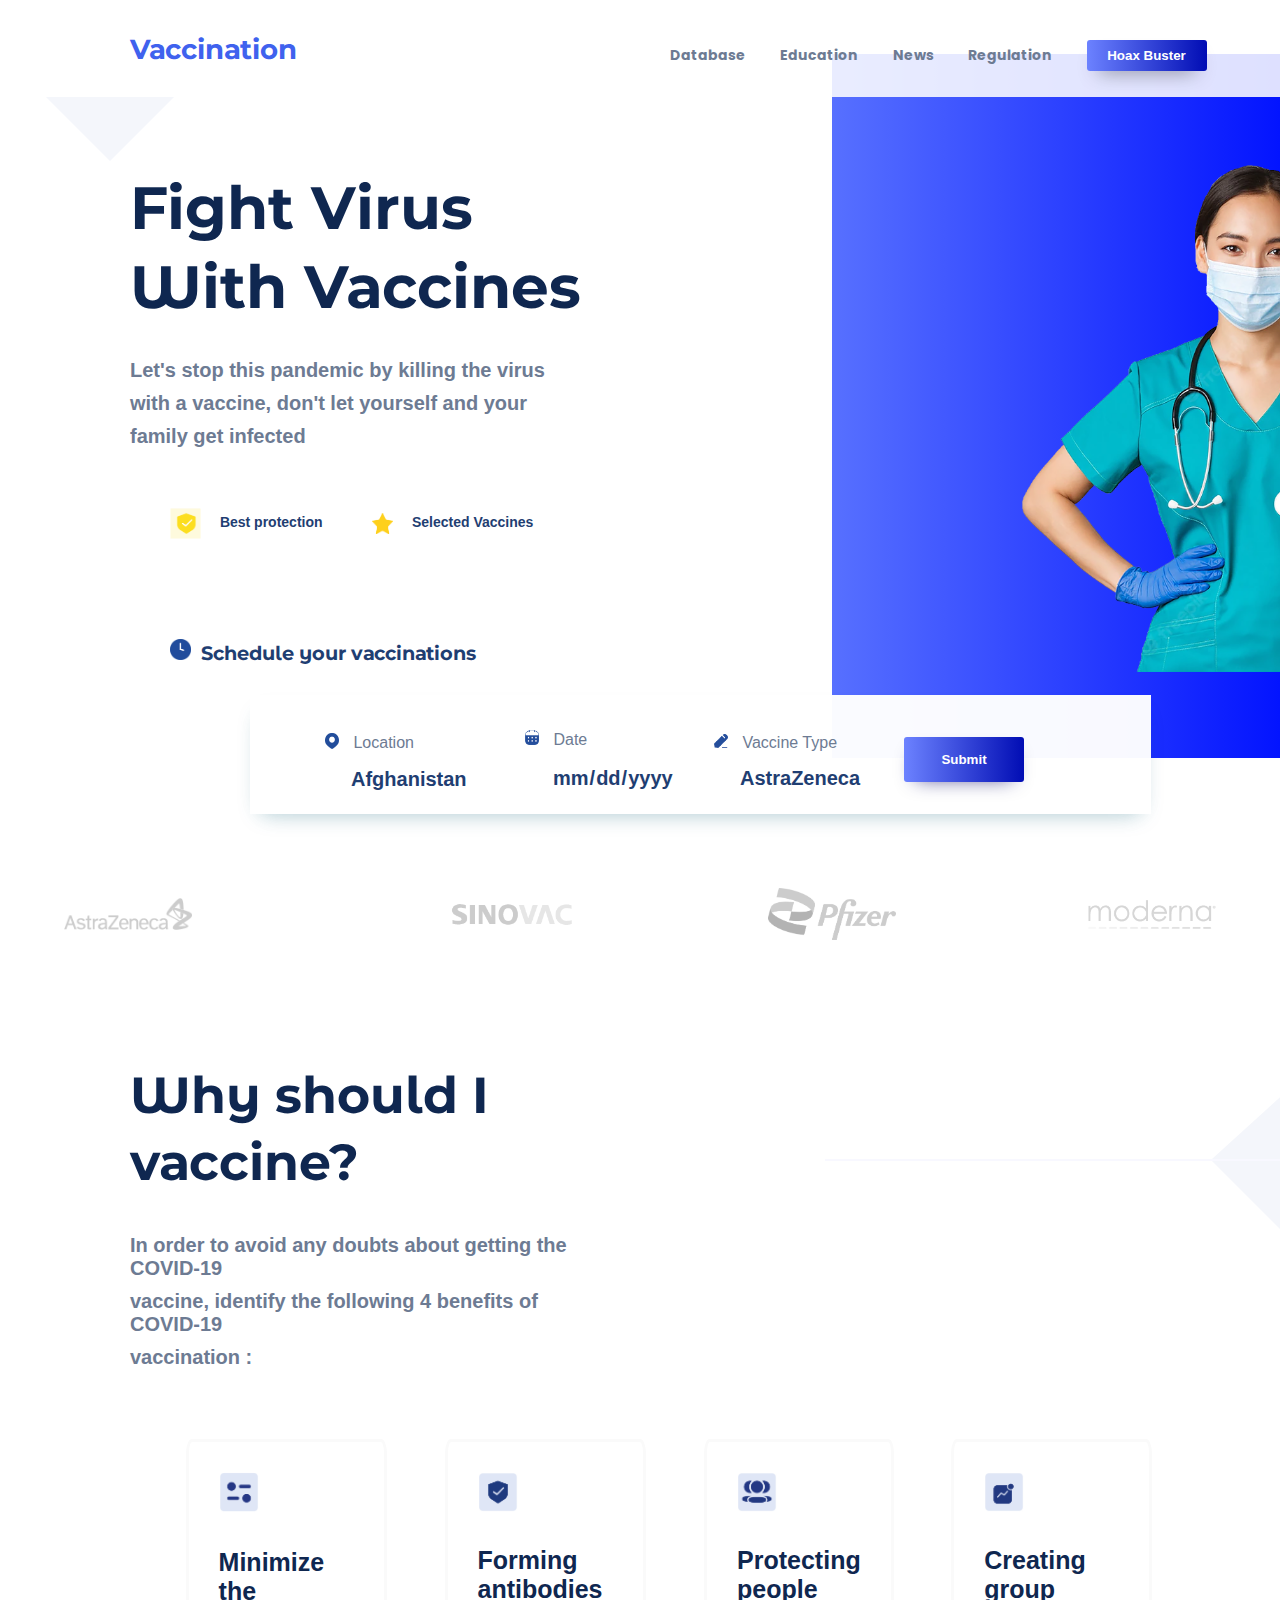
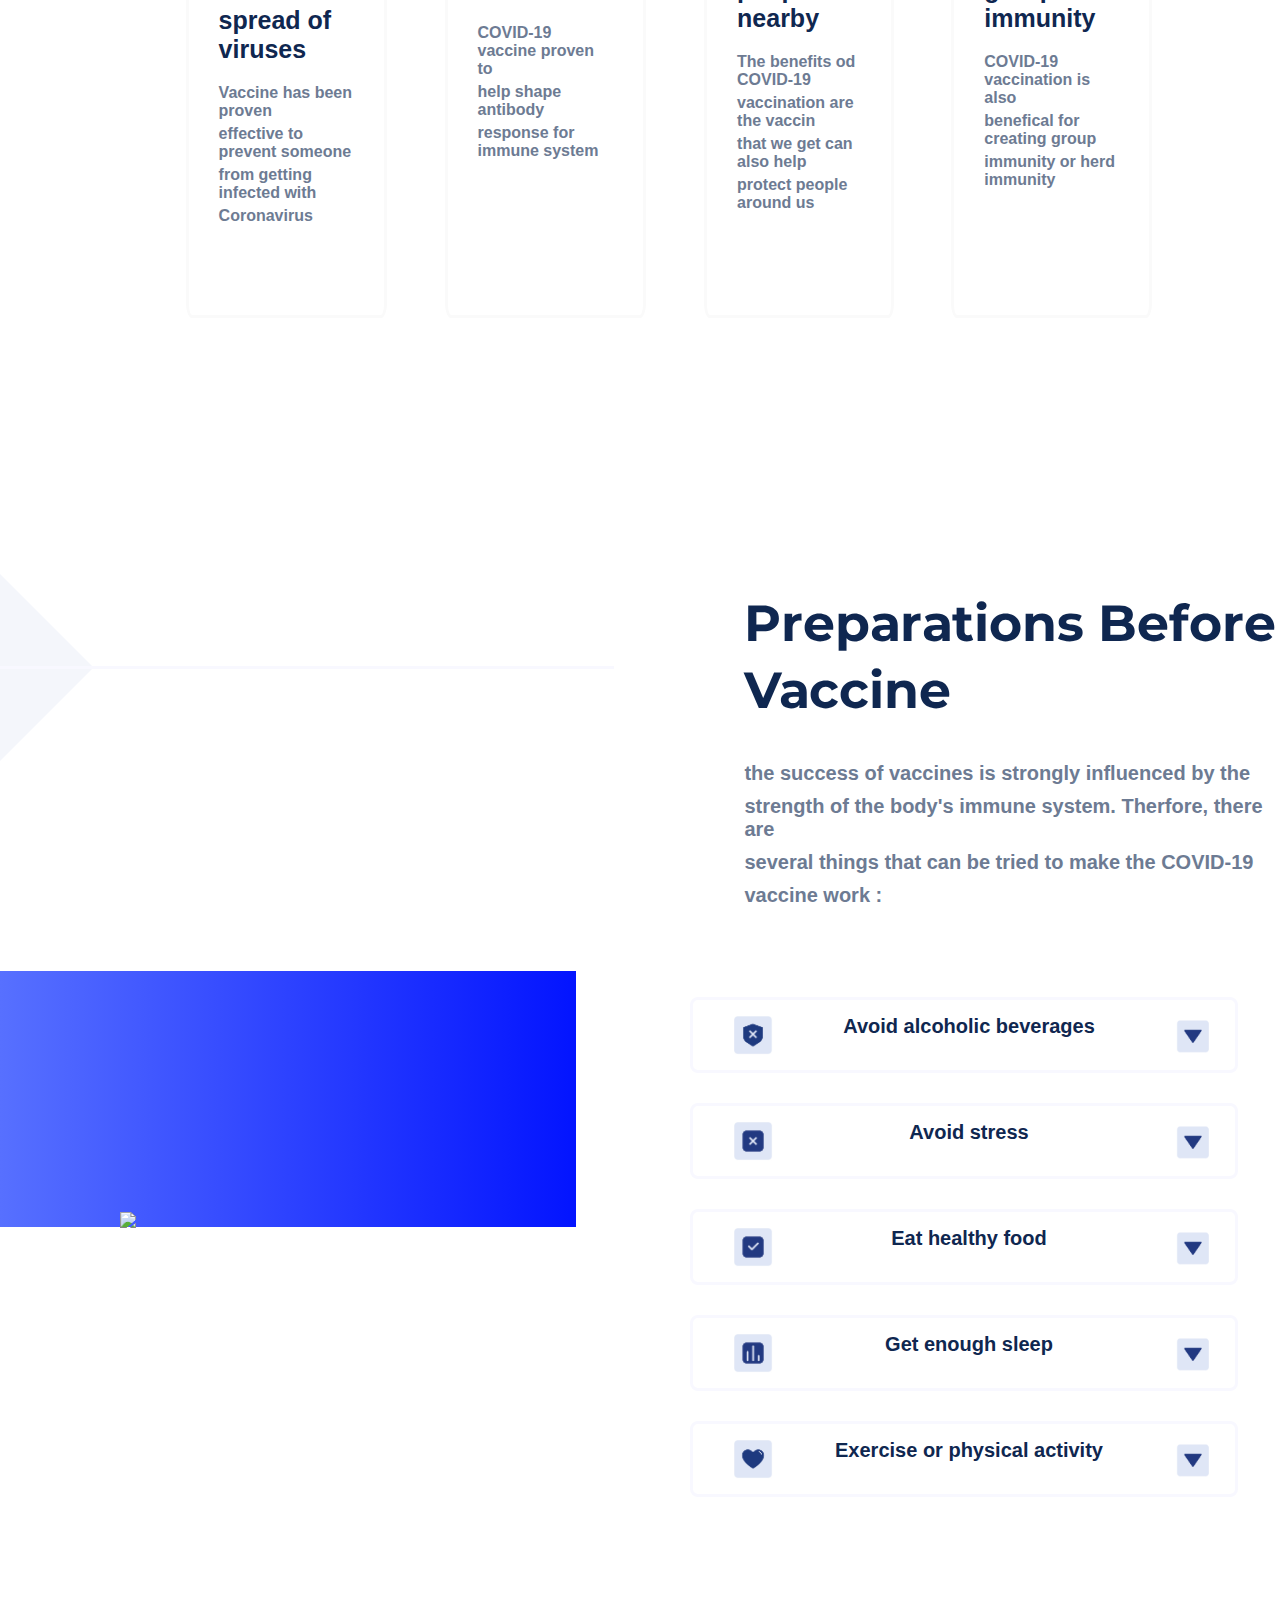
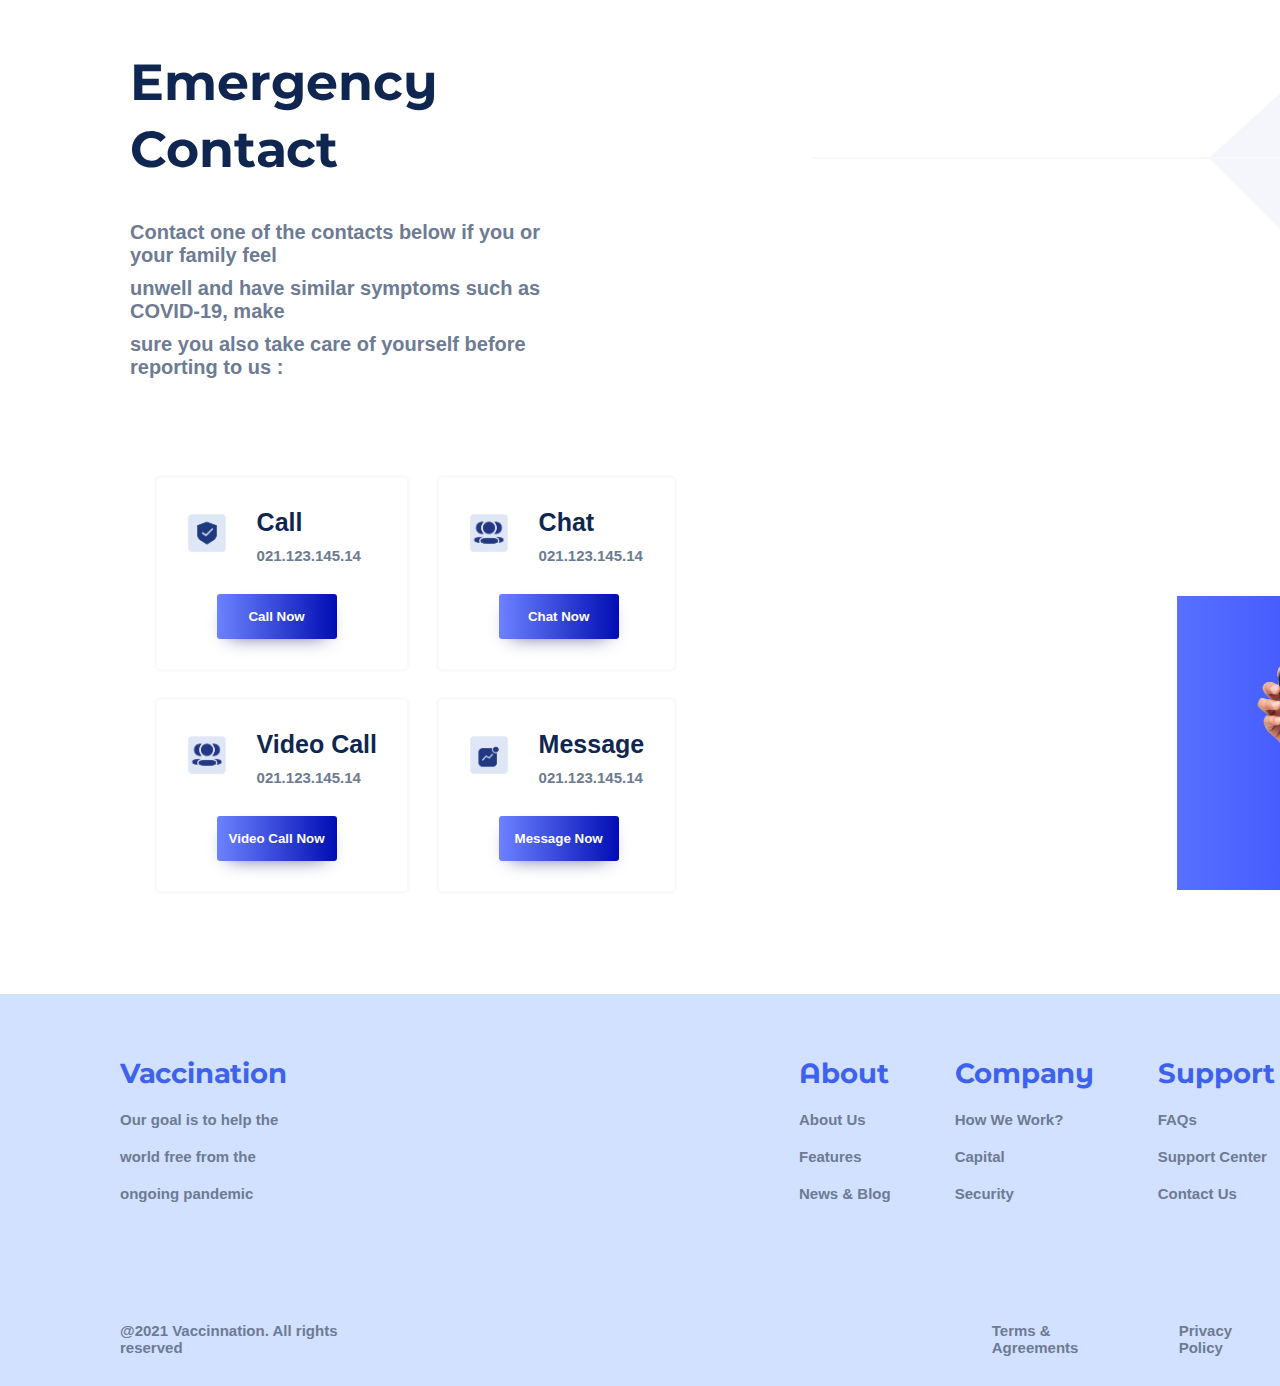
==== commit b6176892: "modify" ====
--- a/index.html
+++ b/index.html
@@ -530,6 +530,48 @@
       <img src="img/doc-cel.png" class="doc-cel" >
       <div class="color-box-3"></div>
     </div>
+    </div>
+    <footer>
+      <div class="footer-content">
+        <div class="row-foot">
+          <div class="foot-1">
+            <a href=""><h2>Vaccination</h2></a>
+            <a href=""><p>Our goal is to help the</p></a>
+            <a href=""><p>world free from the</p></a>
+            <a href=""><p>ongoing pandemic</p></a>
+          </div>
+          <div class="foot-2">
+            <a href=""><h2>About</h2></a>
+            <a href=""><p>About Us</p></a>
+            <a href=""><p>Features</p></a>
+            <a href=""><p>News & Blog</p></a>
+          </div>
+          <div class="foot-3">
+            <a href=""><h2>Company</h2></a>
+            <a href=""><p>How We Work?</p></a>
+            <a href=""><p>Capital</p></a>
+            <a href=""><p>Security</p></a>
+          </div>
+          <div class="foot-3">
+            <a href=""><h2>Support</h2></a>
+            <a href=""><p>FAQs</p></a>
+            <a href=""><p>Support Center</p></a>
+            <a href=""><p>Contact Us</p></a>
+          </div>
+        </div>
+    </div>
+    <div class="row-foot-2">
+      <div class="le-1">
+        <p>@2021 Vaccinnation. All rights reserved</p>
+      </div>
+      <div class="le-2">
+        <p>Terms & Agreements</p>
+      </div>
+      <div class="le-3">
+        <p>Privacy Policy</p>
+      </div>
+    </div>
+    </footer>
   </div>
     <script>
 
@@ -548,6 +590,5 @@
           }
       }
     </script>
-    
 </body>
 </html>--- a/css/css.css
+++ b/css/css.css
@@ -770,6 +770,14 @@
   padding-right: 30px;
 }
 
+.textg p{
+  font-size: 16px;
+  color: #6d7b93;
+  font-weight: bold;
+  font-size: 15px;
+  margin-top: 10px;
+}
+
 .inte-4 button {
   font-weight: bold;
   width: 120px;
@@ -805,7 +813,7 @@
 
 .doc-cel{
   width: 30vw;
-  left: 300px;
+  left: 550px;
   position: relative;
 }
 
@@ -817,12 +825,119 @@
   display: flex;
   flex-basis: 40%;
   position: absolute;
-  left: 350px;
+  left: 500px;
+  bottom: 4px;
+  background: linear-gradient(to right, #5770ff,#0314ff);
+  height: 23vw;
+  width: 40vw;
+  z-index: -1;
+}
+
+footer{
+  position: relative;
   bottom: 0;
-  background: linear-gradient(to right, #5770ff,#0314ff);
-  height: 55vw;
-  width: 35vw;
-  z-index: -1;
+  left: 0;
+  right: 0;
+  background: rgb(210, 225, 255);
+  height: auto;
+  width: 100vw;
+  padding-top: 60px;
+  color: #fff;
+}
+
+.footer-content{
+  padding-left: 120px;
+}
+.row-foot{
+  display: flex;
+}
+
+.foot-2 {
+  padding-left: 40vw;
+}
+
+.foot-3 {
+  padding-left: 5vw;
+}
+
+
+.foot-1 h2{
+  text-decoration: none;
+  color: #3f62ee;
+  font-size: 30px;
+  font-weight: 900;
+  font-family: 'Montserrat-Ace-Bold';
+}
+
+.foot-1 p{
+  font-size: 16px;
+  color: #6d7b93;
+  font-weight: bold;
+  font-size: 15px;
+  margin-top: 20px;
+}
+
+.foot-2 h2{
+  text-decoration: none;
+  color: #3f62ee;
+  font-size: 30px;
+  font-weight: 900;
+  font-family: 'Montserrat-Ace-Bold';
+}
+
+.foot-2 p{
+  font-size: 16px;
+  color: #6d7b93;
+  font-weight: bold;
+  font-size: 15px;
+  margin-top: 20px;
+}
+
+.foot-3 h2{
+  text-decoration: none;
+  color: #3f62ee;
+  font-size: 30px;
+  font-weight: 900;
+  font-family: 'Montserrat-Ace-Bold';
+}
+
+.foot-3 p{
+  font-size: 16px;
+  color: #6d7b93;
+  font-weight: bold;
+  font-size: 15px;
+  margin-top: 20px;
+}
+
+.row-foot-2{
+  display: flex;
+  padding-top: 100px;
+  padding-left: 120px;
+  padding-bottom: 30px;
+}
+
+.le-1, .le-2, .le-3 p {
+  font-size: 16px;
+  color: #6d7b93;
+  font-weight: bold;
+  font-size: 15px;
+  margin-top: 20px;
+}
+
+.le-2{
+  padding-left: 46vw;
+}
+
+.le-3{
+  padding-left: 3vw;
+}
+
+.row-foot a{
+  text-decoration: none;
+  color: #6d7b93;
+  font-size: 14px;
+  font-family: 'Poppins', sans-serif;
+  font-weight: bold;
 }
 
 /* Responsive properties*/
@@ -1016,4 +1131,248 @@
       border-radius: 8px;
       width: 80vw;
     }
+    .row-social{
+      flex-direction: column;
+      margin:0;
+      padding: 0;
+    }
+    .doc-cel{
+      width: 80vw;
+      left: 0;
+      position: relative;
+    }
+    
+    .row-8{
+      position: relative;
+    }
+    
+    .color-box-3{
+      display: flex;
+      left: 0;
+      bottom: 4px;
+      background: linear-gradient(to right, #5770ff,#0314ff);
+      height: 60vw;
+      width: 100vw;
+      z-index: -1;
+    }
+    footer{
+  position: relative;
+  bottom: 0;
+  left: 0;
+  right: 0;
+  background: rgb(210, 225, 255);
+  height: auto;
+  width: 100vw;
+  padding-top: 60px;
+  color: #fff;
+}
+
+.footer-content{
+  padding-left: 120px;
+}
+.row-foot{
+  display: flex;
+}
+
+.foot-2 {
+  padding-left: 40vw;
+}
+
+.foot-3 {
+  padding-left: 5vw;
+}
+
+
+.foot-1 h2{
+  text-decoration: none;
+  color: #3f62ee;
+  font-size: 30px;
+  font-weight: 900;
+  font-family: 'Montserrat-Ace-Bold';
+}
+
+.foot-1 p{
+  font-size: 16px;
+  color: #6d7b93;
+  font-weight: bold;
+  font-size: 15px;
+  margin-top: 20px;
+}
+
+.foot-2 h2{
+  text-decoration: none;
+  color: #3f62ee;
+  font-size: 30px;
+  font-weight: 900;
+  font-family: 'Montserrat-Ace-Bold';
+}
+
+.foot-2 p{
+  font-size: 16px;
+  color: #6d7b93;
+  font-weight: bold;
+  font-size: 15px;
+  margin-top: 20px;
+}
+
+.foot-3 h2{
+  text-decoration: none;
+  color: #3f62ee;
+  font-size: 30px;
+  font-weight: 900;
+  font-family: 'Montserrat-Ace-Bold';
+}
+
+.foot-3 p{
+  font-size: 16px;
+  color: #6d7b93;
+  font-weight: bold;
+  font-size: 15px;
+  margin-top: 20px;
+}
+
+.row-foot-2{
+  display: flex;
+  padding-top: 100px;
+  padding-left: 120px;
+  padding-bottom: 30px;
+}
+
+.le-1, .le-2, .le-3 p {
+  font-size: 16px;
+  color: #6d7b93;
+  font-weight: bold;
+  font-size: 15px;
+  margin-top: 20px;
+}
+
+.le-2{
+  padding-left: 46vw;
+}
+
+.le-3{
+  padding-left: 3vw;
+}
+
+.row-foot a{
+  text-decoration: none;
+  color: #6d7b93;
+  font-size: 14px;
+  font-family: 'Poppins', sans-serif;
+  font-weight: bold;
+}
+
+
+
+footer{
+  position: relative;
+  bottom: 0;
+  left: 0;
+  right: 0;
+  background: rgb(210, 225, 255);
+  height: auto;
+  width: 100vw;
+  padding-top: 30px;
+  padding-left: 80px;
+  padding-right: 100px;
+  color: #fff;
+}
+
+.footer-content{
+  padding-left: 0;
+}
+.row-foot{
+  display: flex;
+  flex-direction: column;
+}
+
+.foot-2 {
+  padding-left: 0;
+}
+
+.foot-3 {
+  padding-left: 0;
+}
+
+
+.foot-1 h2{
+  text-decoration: none;
+  color: #3f62ee;
+  font-size: 30px;
+  font-weight: 900;
+  font-family: 'Montserrat-Ace-Bold';
+}
+
+.foot-1 p{
+  font-size: 16px;
+  color: #6d7b93;
+  font-weight: bold;
+  margin-top: 5px;
+}
+
+.foot-2 h2{
+  text-decoration: none;
+  color: #3f62ee;
+  font-size: 30px;
+  font-weight: 900;
+  font-family: 'Montserrat-Ace-Bold';
+  margin-top: 30px;
+}
+
+.foot-2 p{
+  font-size: 16px;
+  color: #6d7b93;
+  font-weight: bold;
+  font-size: 15px;
+  margin-top: 5px;
+}
+
+.foot-3 h2{
+  text-decoration: none;
+  color: #3f62ee;
+  font-size: 30px;
+  font-weight: 900;
+  font-family: 'Montserrat-Ace-Bold';
+  margin-top: 30px;
+}
+
+.foot-3 p{
+  font-size: 16px;
+  color: #6d7b93;
+  font-weight: bold;
+  font-size: 15px;
+  margin-top: 5px;
+}
+
+.row-foot-2{
+  display: flex;
+  flex-direction: column;
+  padding-top: 100px;
+  padding-left: 0;
+  padding-bottom: 30px;
+}
+
+.le-1, .le-2, .le-3 p {
+  font-size: 16px;
+  color: #6d7b93;
+  font-weight: bold;
+  font-size: 15px;
+  margin-top: 20px;
+}
+
+.le-2{
+  padding-left: 0;
+}
+
+.le-3{
+  padding-left: 0;
+}
+
+.row-foot a{
+  text-decoration: none;
+  color: #6d7b93;
+  font-size: 14px;
+  font-family: 'Poppins', sans-serif;
+  font-weight: bold;
+}
 }